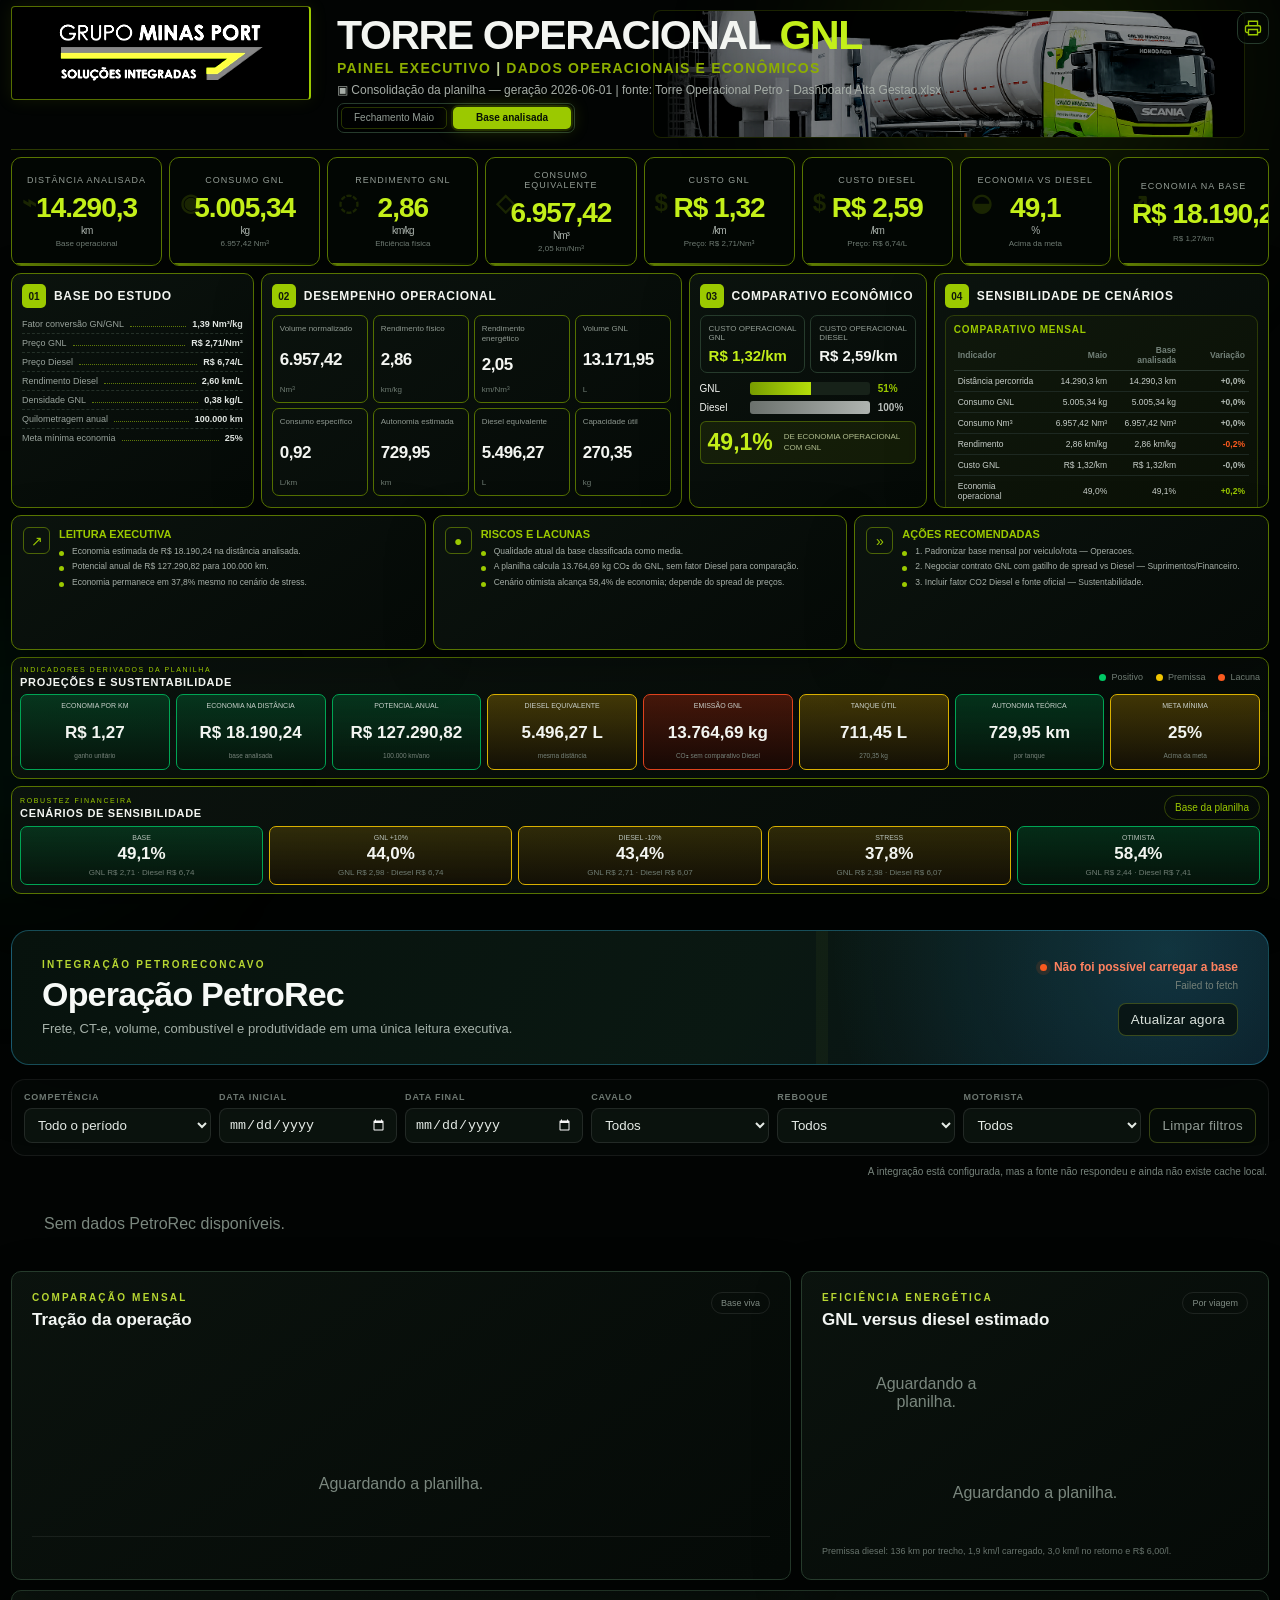
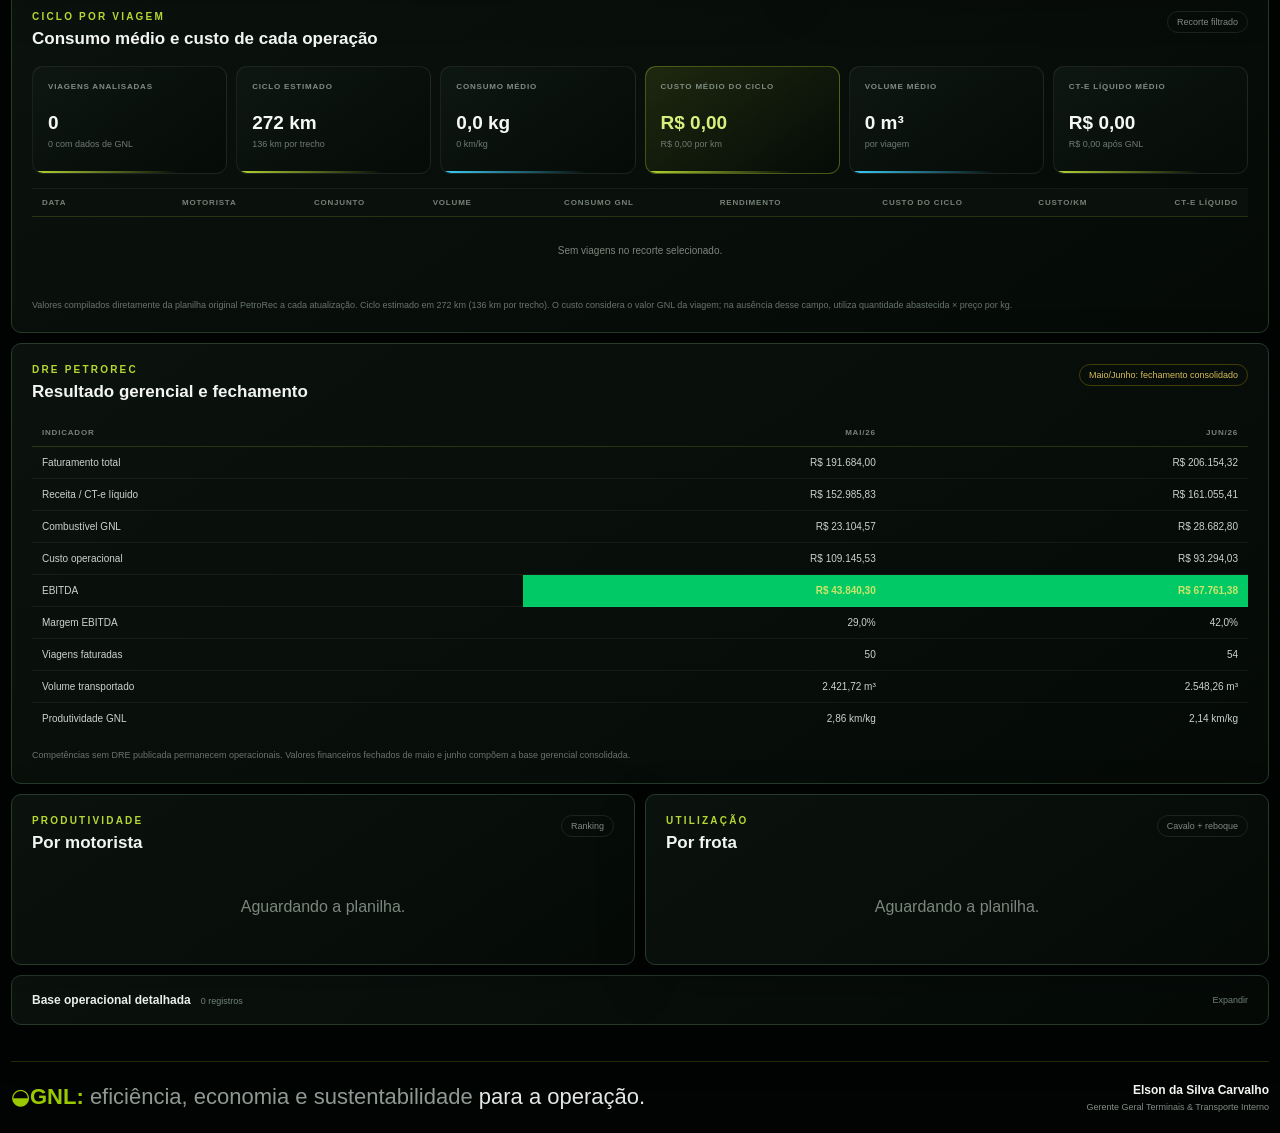
==== index.html @ 14f39bcd "Corrigir arquivo duplicado e manter fonte original Preserva um único documento HTML e o card aliment" ====
﻿<!doctype html>
<html lang="pt-BR">
<head>
  <meta charset="utf-8">
  <meta name="viewport" content="width=device-width, initial-scale=1">
  <meta name="theme-color" content="#07100b">
  <meta name="description" content="Painel executivo do Projeto Piloto GNL — indicadores operacionais, econômicos e de ciclo.">
  <title>Projeto Piloto GNL | Painel Executivo</title>
  <link rel="stylesheet" href="styles.css?v=41">
  <link rel="stylesheet" href="petrorec.css?v=1">
  <style>
    .brand{
      position:relative!important;
      background:#020403!important;
      border:1px solid rgba(155,201,0,.55)!important;
      overflow:hidden!important;
    }
    .brand::before{
      content:""!important;
      position:absolute!important;
      inset:12px 16px!important;
      background:url("logo-minas-port-oficial.jpg") center center / contain no-repeat!important;
      z-index:10!important;
      display:block!important;
    }
    .brand>*{
      visibility:hidden!important;
    }
    @media (min-width:1251px){
      .hero{
        min-height:145px!important;
      }
      .hero-copy{
        padding:14px 0 14px 250px!important;
        width:calc(62% - 250px)!important;
        max-width:none!important;
      }
      .hero h1{
        white-space:nowrap!important;
        font-size:38px!important;
        line-height:1!important;
      }
      .hero-subtitle{
        white-space:nowrap!important;
      }
      .period-range{
        white-space:nowrap!important;
      }
      .hero-art{
        left:63%!important;
        right:18px!important;
        top:10px!important;
        bottom:auto!important;
        width:auto!important;
        height:125px!important;
        opacity:.95!important;
        background:#020403!important;
        border:1px solid rgba(155,201,0,.18)!important;
        border-radius:8px!important;
        overflow:hidden!important;
      }
      .hero-art .truck-photo{
        position:absolute!important;
        inset:0!important;
        width:100%!important;
        height:100%!important;
        object-fit:cover!important;
        object-position:center 55%!important;
        transform:none!important;
        opacity:.78!important;
        filter:brightness(.62) contrast(1.22) saturate(1.05)!important;
        mask-image:linear-gradient(90deg,transparent 0%,rgba(0,0,0,.65) 10%,#000 24%,#000 100%)!important;
        -webkit-mask-image:linear-gradient(90deg,transparent 0%,rgba(0,0,0,.65) 10%,#000 24%,#000 100%)!important;
      }
    }
  </style>
  <link rel="stylesheet" href="logo-fix.css?v=5">
  <style id="logo-oficial-fix-final">
    /* Logo oficial — correção final embutida no index para evitar falha por cache ou arquivo CSS não enviado */
    .brand.brand-text{
      background:#000!important;
      border:1px solid rgba(155,201,0,.55)!important;
      border-right:2px solid var(--lime)!important;
      box-shadow:0 0 22px rgba(155,201,0,.10)!important;
      display:flex!important;
      align-items:center!important;
      justify-content:center!important;
      overflow:hidden!important;
      padding:8px 12px!important;
    }
    .brand.brand-text::before,
    .brand.brand-text::after{
      content:none!important;
      display:none!important;
      background:none!important;
    }
    .brand.brand-text > :not(.official-logo){
      display:none!important;
      visibility:hidden!important;
      opacity:0!important;
    }
    .brand.brand-text .official-logo,
    .brand.brand-text img.official-logo{
      display:block!important;
      visibility:visible!important;
      opacity:1!important;
      width:100%!important;
      height:100%!important;
      max-width:100%!important;
      max-height:100%!important;
      object-fit:contain!important;
      object-position:center!important;
      filter:none!important;
      mix-blend-mode:normal!important;
    }
    @media(min-width:1251px){
      .brand.brand-text{
        width:300px!important;
        height:94px!important;
      }
      .hero-copy{
        padding-left:326px!important;
        width:calc(62% - 326px)!important;
      }
    }
    @media(max-width:820px){
      .brand.brand-text{
        width:190px!important;
        height:72px!important;
      }
      .brand.brand-text .official-logo{
        max-width:178px!important;
        max-height:62px!important;
      }
    }
  </style>
  <style id="topo-final-estavel-31-07-v2">
    /* TOPO FINAL ESTAVEL - corrige logo, caminhão, título e botões de mês */
    @media (min-width:1251px){
      .topbar.shell{
        height:106px!important;
        pointer-events:none!important;
      }
      .topbar .brand.brand-text{
        width:300px!important;
        height:94px!important;
        padding:8px 12px!important;
        background:#000!important;
        border:1px solid rgba(155,201,0,.55)!important;
        border-right:2px solid var(--lime)!important;
        border-radius:4px!important;
        overflow:hidden!important;
        display:flex!important;
        align-items:center!important;
        justify-content:center!important;
        pointer-events:auto!important;
      }
      .topbar .brand.brand-text::before,
      .topbar .brand.brand-text::after{
        content:none!important;
        display:none!important;
        background:none!important;
      }
      .topbar .brand.brand-text > :not(.official-logo){
        display:none!important;
        visibility:hidden!important;
        opacity:0!important;
      }
      .topbar .brand.brand-text img.official-logo{
        display:block!important;
        visibility:visible!important;
        opacity:1!important;
        width:100%!important;
        height:100%!important;
        max-width:100%!important;
        max-height:100%!important;
        object-fit:contain!important;
        object-position:center!important;
        filter:brightness(1.75) contrast(1.18) saturate(1.08)!important;
        mix-blend-mode:normal!important;
      }
      .hero{
        min-height:150px!important;
        display:flex!important;
        align-items:center!important;
        overflow:hidden!important;
      }
      .hero-copy{
        width:50%!important;
        max-width:760px!important;
        padding:12px 0 12px 326px!important;
        align-self:stretch!important;
        display:flex!important;
        flex-direction:column!important;
        justify-content:center!important;
        z-index:3!important;
      }
      .hero h1{
        font-size:41px!important;
        line-height:.95!important;
        letter-spacing:-1.4px!important;
        white-space:nowrap!important;
        margin:0!important;
      }
      .hero-subtitle{
        font-size:14px!important;
        letter-spacing:1.2px!important;
        margin:5px 0 0!important;
        white-space:nowrap!important;
      }
      .period-range{
        font-size:12px!important;
        margin:7px 0 0!important;
        white-space:nowrap!important;
      }
      .period-control{
        position:static!important;
        margin-top:6px!important;
        gap:7px!important;
        align-items:flex-start!important;
        width:auto!important;
        max-width:none!important;
      }
      .period-control>span{display:none!important;}
      .period-buttons{
        display:inline-flex!important;
        flex-wrap:nowrap!important;
        gap:6px!important;
        width:auto!important;
        max-width:none!important;
        padding:3px!important;
        border-radius:7px!important;
        background:rgba(0,0,0,.55)!important;
      }
      .period-buttons button{
        min-width:auto!important;
        padding:5px 12px!important;
        font-size:10px!important;
        line-height:1!important;
        border-radius:5px!important;
        white-space:nowrap!important;
      }
      .hero-art{
        left:51%!important;
        right:24px!important;
        top:10px!important;
        bottom:auto!important;
        width:auto!important;
        height:128px!important;
        opacity:.92!important;
        overflow:hidden!important;
        background:#020403!important;
        border:1px solid rgba(155,201,0,.18)!important;
        border-radius:8px!important;
      }
      .hero-art .plant{display:none!important;}
      .hero-art .truck-photo{
        position:absolute!important;
        inset:0!important;
        width:100%!important;
        height:100%!important;
        object-fit:cover!important;
        object-position:center 52%!important;
        transform:none!important;
        opacity:.82!important;
        filter:brightness(.70) contrast(1.18) saturate(1.08)!important;
        mask-image:linear-gradient(90deg,transparent 0%,rgba(0,0,0,.70) 8%,#000 22%,#000 100%)!important;
        -webkit-mask-image:linear-gradient(90deg,transparent 0%,rgba(0,0,0,.70) 8%,#000 22%,#000 100%)!important;
      }
    }
  </style>
</head>
<body>
  <div class="ambient ambient-a"></div>
  <div class="ambient ambient-b"></div>

  <header class="topbar shell">
    <a class="brand brand-text" href="#" aria-label="Grupo Minas Port — Soluções Integradas">
      <img class="official-logo" src="logo-minas-port-oficial.jpg" alt="Grupo Minas Port — Soluções Integradas">
      <span class="brand-title">GRUPO <strong>MINAS PORT</strong></span>
      <span class="brand-line"></span>
      <span class="brand-subtitle">SOLUÇÕES INTEGRADAS</span>
      <span class="brand-arrow"></span>
    </a>
    <div class="topbar-actions">
      <span class="live-dot"><i></i> Dados consolidados</span>
      <button class="icon-button" id="printButton" type="button" title="Imprimir painel" aria-label="Imprimir painel">
        <svg viewBox="0 0 24 24" aria-hidden="true"><path d="M6 9V3h12v6M6 18H4a2 2 0 0 1-2-2v-5a2 2 0 0 1 2-2h16a2 2 0 0 1 2 2v5a2 2 0 0 1-2 2h-2M6 14h12v7H6z"/></svg>
      </button>
    </div>
  </header>

  <main class="shell">
    <section class="hero">
      <div class="hero-copy">
        <p class="eyebrow">PAINEL EXECUTIVO</p>
        <h1>TORRE OPERACIONAL <span>GNL</span></h1>
        <p class="hero-subtitle">Painel executivo <span>|</span> Dados operacionais e econômicos</p>
        <p class="period-range" id="periodRange"></p>
        <div class="period-control" aria-label="Selecionar período">
          <span>Fonte</span>
          <div class="period-buttons" id="periodButtons"></div>
        </div>
      </div>
      <div class="hero-art" aria-hidden="true">
        <img class="truck-photo" src="terminal-gnl-dashboard.png" alt="">
        <svg class="plant" viewBox="0 0 720 210" preserveAspectRatio="xMidYMax meet">
          <defs>
            <linearGradient id="skyGlow" x1="0" y1="0" x2="1" y2="1"><stop stop-color="#b4f000" stop-opacity=".4"/><stop offset="1" stop-color="#00dd70" stop-opacity="0"/></linearGradient>
            <linearGradient id="truckGreen" x1="0" y1="0" x2="0" y2="1"><stop stop-color="#9bc900"/><stop offset="1" stop-color="#0f8f3b"/></linearGradient>
          </defs>
          <path class="horizon" d="M0 171H720"/>
          <g class="factory">
            <path d="M5 171v-40h22v40m8 0V99h15v72m13 0v-51h27v51m9 0V65h12v106m14 0v-88h15v88m13 0v-49h34v49m12 0V92h13v79m16 0v-57h27v57"/>
            <path class="thin" d="M13 130V91m8 39V78m83-14V34m6 30V20m22 62V48m8 34V37m62 54V53m7 38V69M0 147h243M41 108h168M72 132h145"/>
            <circle cx="110" cy="17" r="5"/><circle cx="139" cy="34" r="4"/><circle cx="209" cy="66" r="4"/>
          </g>
          <g class="truck" transform="translate(245 67)">
            <path class="tank" d="M207 21h174c37 0 54 27 54 54s-17 54-54 54H207c-28 0-43-24-43-54s15-54 43-54Z"/>
            <ellipse class="tank-end" cx="210" cy="75" rx="45" ry="54"/>
            <path class="tank-line" d="M257 22v106m62-106v106m62-106v106"/>
            <path class="cab" d="M5 20h119l39 48v74H0V50Z"/>
            <path class="cab-green" d="M3 83h157v59H0V101Z"/>
            <path class="window" d="M25 34h79l28 35H19Z"/>
            <path class="window-cut" d="M80 34v35"/>
            <path class="chassis" d="M21 137h405v13H21Z"/>
            <g class="wheels"><circle cx="46" cy="147" r="23"/><circle cx="132" cy="147" r="23"/><circle cx="350" cy="147" r="23"/><circle cx="408" cy="147" r="23"/></g>
            <g class="hubs"><circle cx="46" cy="147" r="9"/><circle cx="132" cy="147" r="9"/><circle cx="350" cy="147" r="9"/><circle cx="408" cy="147" r="9"/></g>
            <text x="37" y="113">GNL</text>
          </g>
          <path class="glow-road" d="M180 202C335 151 542 157 715 191"/>
        </svg>
      </div>
    </section>

    <section class="kpi-grid" id="kpiGrid" aria-label="Principais indicadores"></section>

    <section class="dashboard-grid">
      <article class="panel base-panel">
        <div class="panel-heading"><span class="panel-number">01</span><div><p>Premissas</p><h2>Base do estudo</h2></div></div>
        <dl class="study-list" id="studyList"></dl>
      </article>

      <article class="panel performance-panel">
        <div class="panel-heading"><span class="panel-number">02</span><div><p>Eficiência</p><h2>Desempenho operacional</h2></div></div>
        <div class="mini-grid" id="performanceGrid"></div>
      </article>

      <article class="panel economy-panel">
        <div class="panel-heading"><span class="panel-number">03</span><div><p>Resultado</p><h2>Comparativo econômico</h2></div></div>
        <div class="cost-cards" id="costCards"></div>
        <div class="bar-comparison">
          <div class="bar-row"><span>GNL</span><div class="bar-track"><i style="width:51%"></i></div><strong>51%</strong></div>
          <div class="bar-row diesel"><span>Diesel</span><div class="bar-track"><i style="width:100%"></i></div><strong>100%</strong></div>
        </div>
        <div class="saving"><strong id="savingValue">49%</strong><span>de economia operacional com GNL</span></div>
      </article>

      <article class="panel compare-panel">
        <div class="panel-heading"><span class="panel-number">04</span><div><p>Risco</p><h2>Sensibilidade de cenários</h2></div></div>
        <div class="month-compare">
          <h3>Comparativo mensal</h3>
          <table>
            <thead><tr id="monthComparisonHead"></tr></thead>
            <tbody id="monthComparisonBody"></tbody>
          </table>
        </div>
        <div class="table-wrap">
          <table>
            <thead><tr><th>Cenário</th><th id="prevMonthLabel">Preço GNL</th><th id="currentMonthLabel">Preço Diesel</th><th>Economia</th></tr></thead>
            <tbody id="comparisonBody"></tbody>
          </table>
        </div>
      </article>
    </section>

    <section class="insight-grid">
      <article class="panel insight"><div class="insight-icon">↗</div><div><h2>Leitura executiva</h2><ul id="advanceList"></ul></div></article>
      <article class="panel insight"><div class="insight-icon">●</div><div><h2>Riscos e lacunas</h2><ul id="statusList"></ul></div></article>
      <article class="panel insight"><div class="insight-icon">»</div><div><h2>Ações recomendadas</h2><ul id="nextList"></ul></div></article>
    </section>

    <section class="panel time-section">
      <div class="section-title"><div><p>Indicadores derivados da planilha</p><h2>Projeções e sustentabilidade</h2></div><span class="legend"><i class="good"></i>Positivo <i class="warn"></i>Premissa <i class="bad"></i>Lacuna</span></div>
      <div class="time-grid" id="timeGrid"></div>
    </section>

    <section class="panel stop-section">
      <div class="section-title"><div><p>Robustez financeira</p><h2>Cenários de sensibilidade</h2></div><span class="trip-count">Base da planilha</span></div>
      <div class="stop-grid" id="stopGrid"></div>
    </section>

    <section class="pr-module" id="petrorec" aria-labelledby="prTitle">
      <header class="pr-header">
        <div class="pr-heading-copy">
          <p class="pr-eyebrow">INTEGRAÇÃO PETRORECONCAVO</p>
          <h2 id="prTitle">Operação PetroRec</h2>
          <p>Frete, CT-e, volume, combustível e produtividade em uma única leitura executiva.</p>
        </div>
        <div class="pr-source-box">
          <span class="pr-status" id="prStatus" data-state="loading">Conectando à planilha…</span>
          <small id="prUpdatedAt">Aguardando primeira carga</small>
          <div class="pr-source-actions">
            <button type="button" id="prRefresh">Atualizar agora</button>
          </div>
        </div>
      </header>

      <div class="pr-filterbar" aria-label="Filtros PetroRec">
        <label><span>Competência</span><select id="prMonth"><option value="">Todo o período</option></select></label>
        <label><span>Data inicial</span><input type="date" id="prDateStart"></label>
        <label><span>Data final</span><input type="date" id="prDateEnd"></label>
        <label><span>Cavalo</span><select id="prTruck"><option value="">Todos</option></select></label>
        <label><span>Reboque</span><select id="prTrailer"><option value="">Todos</option></select></label>
        <label><span>Motorista</span><select id="prDriver"><option value="">Todos</option></select></label>
        <button class="pr-clear" type="button" id="prClearFilters">Limpar filtros</button>
      </div>

      <div class="pr-context" id="prContext">Carregando base operacional…</div>
      <div class="pr-kpi-grid" id="prKpis" aria-label="Indicadores PetroRec"></div>

      <div class="pr-grid pr-grid-main">
        <article class="panel pr-panel">
          <div class="pr-panel-title"><div><p>COMPARAÇÃO MENSAL</p><h3>Tração da operação</h3></div><span>Base viva</span></div>
          <div class="pr-month-chart" id="prMonthChart"></div>
          <div class="pr-table-wrap pr-compact-table"><table><thead id="prMonthHead"></thead><tbody id="prMonthBody"></tbody></table></div>
        </article>

        <article class="panel pr-panel">
          <div class="pr-panel-title"><div><p>EFICIÊNCIA ENERGÉTICA</p><h3>GNL versus diesel estimado</h3></div><span>Por viagem</span></div>
          <div class="pr-fuel-cards" id="prFuelCards"></div>
          <div class="pr-fuel-bars" id="prFuelBars"></div>
          <p class="pr-assumption">Premissa diesel: 136 km por trecho, 1,9 km/l carregado, 3,0 km/l no retorno e R$ 6,00/l.</p>
        </article>
      </div>

      <article class="panel pr-panel pr-trip-panel">
        <div class="pr-panel-title">
          <div><p>CICLO POR VIAGEM</p><h3>Consumo médio e custo de cada operação</h3></div>
          <span>Recorte filtrado</span>
        </div>
        <div class="pr-trip-overview" id="prTripSummary" aria-label="Resumo do ciclo por viagem"></div>
        <div class="pr-table-wrap pr-trip-table">
          <table>
            <thead>
              <tr><th>Data</th><th>Motorista</th><th>Conjunto</th><th>Volume</th><th>Consumo GNL</th><th>Rendimento</th><th>Custo do ciclo</th><th>Custo/km</th><th>CT-e líquido</th></tr>
            </thead>
            <tbody id="prTripBody"></tbody>
          </table>
        </div>
        <p class="pr-data-note">Valores compilados diretamente da planilha original PetroRec a cada atualização. Ciclo estimado em 272 km (136 km por trecho). O custo considera o valor GNL da viagem; na ausência desse campo, utiliza quantidade abastecida × preço por kg.</p>
      </article>

      <article class="panel pr-panel pr-dre-panel">
        <div class="pr-panel-title"><div><p>DRE PETROREC</p><h3>Resultado gerencial e fechamento</h3></div><span class="pr-manual-badge">Maio/Junho: fechamento consolidado</span></div>
        <div class="pr-table-wrap"><table><thead id="prDreHead"></thead><tbody id="prDreBody"></tbody></table></div>
        <p class="pr-data-note">Competências sem DRE publicada permanecem operacionais. Valores financeiros fechados de maio e junho compõem a base gerencial consolidada.</p>
      </article>

      <div class="pr-grid pr-grid-ranking">
        <article class="panel pr-panel">
          <div class="pr-panel-title"><div><p>PRODUTIVIDADE</p><h3>Por motorista</h3></div><span>Ranking</span></div>
          <div class="pr-ranking" id="prDriverRanking"></div>
        </article>
        <article class="panel pr-panel">
          <div class="pr-panel-title"><div><p>UTILIZAÇÃO</p><h3>Por frota</h3></div><span>Cavalo + reboque</span></div>
          <div class="pr-ranking" id="prFleetRanking"></div>
        </article>
      </div>

      <details class="panel pr-panel pr-details">
        <summary><span><b>Base operacional detalhada</b><small id="prDetailCount">0 registros</small></span><em>Expandir</em></summary>
        <div class="pr-table-wrap"><table><thead><tr><th>Data</th><th>Motorista</th><th>Cavalo</th><th>Reboque</th><th>CT-e líq.</th><th>Frete</th><th>Volume m³</th><th>GNL kg</th><th>Custo GNL</th><th>R$/km</th></tr></thead><tbody id="prDetailBody"></tbody></table></div>
      </details>
    </section>

  </main>

  <footer class="shell footer">
    <div class="footer-claim"><span class="leaf">◒</span><strong>GNL:</strong> eficiência, economia e sustentabilidade <em>para a operação.</em></div>
    <div class="signature"><strong>Elson da Silva Carvalho</strong><span>Gerente Geral Terminais &amp; Transporte Interno</span></div>
  </footer>

  <div class="toast" id="toast" role="status" aria-live="polite"></div>
  <script src="dados.js?v=6"></script>
  <script src="script.js?v=34"></script>
  <script src="petrorec.js?v=4"></script>
</body>
</html>
---- styles.css ----
:root {
  --bg:#050806; --panel:#09100c; --panel-2:#0d1711; --line:#263b2c;
  --lime:#9bc900; --lime-bright:#c3ef19; --green:#00c965; --text:#f3f5f1;
  --muted:#96a099; --amber:#f1c500; --orange:#fa5a1f; --red:#d62f16;
  --radius:16px; --shadow:0 16px 48px rgba(0,0,0,.28);
}

/* Cenários extraídos da planilha */
.stop-grid{grid-template-columns:repeat(5,1fr)}
.stop-card em{display:block;margin-top:4px;color:#6f7c73;font-size:8px;font-style:normal}
.stop-card.scenario-warn{border-color:#d9b000;background:linear-gradient(180deg,rgba(201,153,0,.2),rgba(20,16,5,.9))}
.stop-card.scenario-bad{border-color:#df421d;background:linear-gradient(180deg,rgba(179,40,11,.26),rgba(25,8,4,.9))}
@media(max-width:820px){.stop-grid{grid-template-columns:repeat(2,1fr)}}
@media(max-width:520px){.stop-grid{grid-template-columns:1fr}}

/* LOGO MINAS PORT — ÚLTIMA PRIORIDADE
   Esta regra fica no fim do arquivo para sobrepor todos os ajustes antigos. */
.topbar .brand.brand-text{
  width:300px!important;
  height:94px!important;
  padding:8px 12px!important;
  background:#000!important;
  border:1px solid rgba(155,201,0,.55)!important;
  border-right:2px solid var(--lime)!important;
  border-radius:4px!important;
  box-shadow:0 0 18px rgba(155,201,0,.10)!important;
  overflow:hidden!important;
  display:flex!important;
  align-items:center!important;
  justify-content:center!important;
  pointer-events:auto!important;
}
.topbar .brand.brand-text::before,
.topbar .brand.brand-text::after{content:none!important;display:none!important;background:none!important}
.topbar .brand.brand-text > :not(.official-logo){display:none!important;visibility:hidden!important;opacity:0!important}
.topbar .brand.brand-text img.official-logo{
  content:url("logo-minas-port-oficial.jpg");
  display:block!important;
  visibility:visible!important;
  opacity:1!important;
  width:100%!important;
  height:100%!important;
  max-width:100%!important;
  max-height:100%!important;
  object-fit:contain!important;
  object-position:center!important;
  filter:none!important;
  mix-blend-mode:normal!important;
}
@media(min-width:1251px){
  .hero-copy{padding-left:326px!important;width:calc(62% - 326px)!important}
}
@media(max-width:820px){
  .topbar .brand.brand-text{width:210px!important;height:72px!important;padding:6px 8px!important}
}

/* LOGO MINAS PORT — AJUSTE DEFINITIVO 31/07
   Mantém o logo oficial em alta leitura e neutraliza regras antigas duplicadas. */
.topbar .brand.brand-text{
  width:300px!important;
  height:94px!important;
  padding:8px 12px!important;
  background:#000!important;
  border:1px solid rgba(155,201,0,.55)!important;
  border-right:2px solid var(--lime)!important;
  border-radius:4px!important;
  box-shadow:0 0 18px rgba(155,201,0,.10)!important;
  overflow:hidden!important;
  display:flex!important;
  align-items:center!important;
  justify-content:center!important;
  pointer-events:auto!important;
}
.topbar .brand.brand-text::before,
.topbar .brand.brand-text::after{
  content:none!important;
  display:none!important;
  background:none!important;
}
.topbar .brand.brand-text > :not(.official-logo){
  display:none!important;
  visibility:hidden!important;
  opacity:0!important;
}
.topbar .brand.brand-text img.official-logo{
  content:url("logo-minas-port-oficial.jpg");
  display:block!important;
  visibility:visible!important;
  opacity:1!important;
  width:100%!important;
  height:100%!important;
  max-width:100%!important;
  max-height:100%!important;
  object-fit:contain!important;
  object-position:center!important;
  filter:none!important;
  mix-blend-mode:normal!important;
}
@media(min-width:1251px){
  .hero-copy{
    padding-left:326px!important;
    width:calc(62% - 326px)!important;
  }
}
@media(max-width:820px){
  .topbar .brand.brand-text{
    width:210px!important;
    height:72px!important;
    padding:6px 8px!important;
  }
}

/* LOGO OFICIAL — REGRA FINAL ABSOLUTA */
.brand.brand-text{
  background:#020403!important;
  border:1px solid rgba(155,201,0,.55)!important;
  box-shadow:0 0 22px rgba(155,201,0,.10)!important;
  display:flex!important;
  align-items:center!important;
  justify-content:center!important;
  overflow:hidden!important;
  padding:10px 14px!important;
}
.brand.brand-text::before,
.brand.brand-text::after{
  content:none!important;
  display:none!important;
  background:none!important;
}
.brand.brand-text > :not(.official-logo){
  display:none!important;
  visibility:hidden!important;
  opacity:0!important;
}
.brand.brand-text .official-logo,
.brand.brand-text img.official-logo{
  display:block!important;
  visibility:visible!important;
  opacity:1!important;
  width:100%!important;
  height:100%!important;
  max-width:220px!important;
  max-height:78px!important;
  object-fit:contain!important;
  object-position:center!important;
  filter:brightness(1.55) contrast(1.18) drop-shadow(0 0 6px rgba(180,240,0,.12))!important;
}
@media(min-width:1251px){
  .brand.brand-text{
    width:228px!important;
    height:90px!important;
  }
}
@media(max-width:820px){
  .brand.brand-text{
    width:190px!important;
    height:72px!important;
  }
  .brand.brand-text .official-logo{
    max-width:178px!important;
    max-height:62px!important;
  }
}

/* LOGO OFICIAL — REGRA FINAL ABSOLUTA */
.brand.brand-text{
  background:#020403!important;
  border:1px solid rgba(155,201,0,.55)!important;
  box-shadow:0 0 22px rgba(155,201,0,.10)!important;
  display:flex!important;
  align-items:center!important;
  justify-content:center!important;
  overflow:hidden!important;
  padding:10px 14px!important;
}
.brand.brand-text::before,
.brand.brand-text::after{
  content:none!important;
  display:none!important;
  background:none!important;
}
.brand.brand-text > :not(.official-logo){
  display:none!important;
  visibility:hidden!important;
  opacity:0!important;
}
.brand.brand-text .official-logo,
.brand.brand-text img.official-logo{
  display:block!important;
  visibility:visible!important;
  opacity:1!important;
  width:100%!important;
  height:100%!important;
  max-width:220px!important;
  max-height:78px!important;
  object-fit:contain!important;
  object-position:center!important;
  filter:brightness(1.55) contrast(1.18) drop-shadow(0 0 6px rgba(180,240,0,.12))!important;
}
@media(min-width:1251px){
  .brand.brand-text{
    width:228px!important;
    height:90px!important;
  }
}
@media(max-width:820px){
  .brand.brand-text{
    width:190px!important;
    height:72px!important;
  }
  .brand.brand-text .official-logo{
    max-width:178px!important;
    max-height:62px!important;
  }
}

/* Ajuste definitivo 2026-07-31: caminhão ampliado na faixa superior marcada */
@media (min-width:1251px){
  .hero{
    min-height:190px!important;
  }
  .hero-copy{
    padding:14px 0 14px 250px!important;
    max-width:720px!important;
  }
  .hero-art{
    left:46%!important;
    right:18px!important;
    top:8px!important;
    bottom:auto!important;
    width:auto!important;
    height:178px!important;
    opacity:.95!important;
    background:#020403!important;
    border:1px solid rgba(155,201,0,.18)!important;
    border-radius:8px!important;
    overflow:hidden!important;
  }
  .hero-art .truck-photo{
    position:absolute!important;
    inset:0!important;
    width:100%!important;
    height:100%!important;
    object-fit:cover!important;
    object-position:center 56%!important;
    transform:none!important;
    opacity:.78!important;
    filter:brightness(.62) contrast(1.22) saturate(1.05)!important;
    mask-image:linear-gradient(90deg,transparent 0%,rgba(0,0,0,.65) 10%,#000 24%,#000 100%)!important;
    -webkit-mask-image:linear-gradient(90deg,transparent 0%,rgba(0,0,0,.65) 10%,#000 24%,#000 100%)!important;
  }
}

/* Ajuste definitivo 2026-07-31: caminhão ampliado na faixa superior marcada */
@media (min-width:1251px){
  .hero{
    min-height:190px!important;
  }
  .hero-copy{
    padding:14px 0 14px 250px!important;
    max-width:720px!important;
  }
  .hero-art{
    left:46%!important;
    right:18px!important;
    top:8px!important;
    bottom:auto!important;
    width:auto!important;
    height:178px!important;
    opacity:.95!important;
    background:#020403!important;
    border:1px solid rgba(155,201,0,.18)!important;
    border-radius:8px!important;
    overflow:hidden!important;
  }
  .hero-art .truck-photo{
    position:absolute!important;
    inset:0!important;
    width:100%!important;
    height:100%!important;
    object-fit:cover!important;
    object-position:center 56%!important;
    transform:none!important;
    opacity:.78!important;
    filter:brightness(.62) contrast(1.22) saturate(1.05)!important;
    mask-image:linear-gradient(90deg,transparent 0%,rgba(0,0,0,.65) 10%,#000 24%,#000 100%)!important;
    -webkit-mask-image:linear-gradient(90deg,transparent 0%,rgba(0,0,0,.65) 10%,#000 24%,#000 100%)!important;
  }
}

/* Correções finais: logo em HTML/CSS, botão sem sobreposição e comparativo mensal */
.brand.brand-text{position:relative;gap:5px;justify-content:center;padding:12px 14px 12px 14px;background:#020403;border:1px solid rgba(155,201,0,.42);overflow:hidden}
.brand-title{font-size:16px;letter-spacing:1.2px;color:#d9dedb;white-space:nowrap}
.brand-title strong{color:#fff;font-weight:900}
.brand-line{width:178px;height:4px;background:linear-gradient(90deg,#dfe5df 0 62%,var(--lime) 62% 100%);box-shadow:0 0 8px rgba(155,201,0,.25)}
.brand-subtitle{font-size:8px;letter-spacing:1.4px;color:#d6ddd8;white-space:nowrap}
.brand-arrow{position:absolute;right:13px;bottom:20px;width:58px;height:17px;background:var(--lime);clip-path:polygon(0 35%,72% 35%,72% 0,100% 50%,72% 100%,72% 65%,0 65%)}
.brand.brand-text:after{display:none}
.brand-signature{display:none!important}
.month-compare{margin-bottom:10px;border:1px solid rgba(155,201,0,.22);border-radius:9px;padding:8px;background:rgba(155,201,0,.035)}
.month-compare h3{margin:0 0 5px;color:var(--lime);font-size:10px;text-transform:uppercase;letter-spacing:.8px}
.month-compare table{font-size:8.5px;min-width:0;width:100%;table-layout:fixed}
.month-compare th,.month-compare td{padding:5px 4px}
.month-compare th:first-child,.month-compare td:first-child{width:30%}

/* Ajuste 2026-07-31: imagem superior em formato banner, preenchendo a área marcada */
@media (min-width:1251px){
  .hero{min-height:190px!important}
  .hero-copy{padding:14px 0 14px 250px!important;max-width:720px!important}
  .hero-art{
    left:46%!important;
    right:18px!important;
    top:8px!important;
    bottom:auto!important;
    width:auto!important;
    height:178px!important;
    background:#020403!important;
    border:1px solid rgba(155,201,0,.16)!important;
    border-radius:8px!important;
    overflow:hidden!important;
  }
  .hero-art .truck-photo{
    inset:0!important;
    width:100%!important;
    height:100%!important;
    object-fit:cover!important;
    object-position:center 56%!important;
    transform:none!important;
    opacity:.78!important;
    filter:brightness(.62) contrast(1.22) saturate(1.05)!important;
    mask-image:linear-gradient(90deg,transparent 0%,rgba(0,0,0,.65) 10%,#000 24%,#000 100%)!important;
    -webkit-mask-image:linear-gradient(90deg,transparent 0%,rgba(0,0,0,.65) 10%,#000 24%,#000 100%)!important;
  }
}

/* Imagens oficiais fornecidas para o cabeçalho */
.brand:after{display:none}
.brand-mark{width:176px;height:27px;object-fit:cover;object-position:center 61%;margin-top:6px;background:#fff;border-radius:1px}
.hero-art .plant{display:none}
.truck-photo{position:absolute;right:0;bottom:0;width:100%;height:100%;object-fit:cover;object-position:center 30%;filter:saturate(1.02) contrast(1.08) brightness(.88);mask-image:linear-gradient(90deg,transparent 0%,rgba(0,0,0,.75) 20%,#000 35%,#000 100%);-webkit-mask-image:linear-gradient(90deg,transparent 0%,rgba(0,0,0,.75) 20%,#000 35%,#000 100%)}
@media(max-width:820px){.brand-mark{width:150px;height:24px}.truck-photo{object-position:center 30%}}
.brand-signature{display:block;width:210px;height:auto;max-height:84px;object-fit:contain;filter:brightness(1.25) contrast(1.05) drop-shadow(0 0 8px rgba(155,201,0,.08))}
@media(min-width:1251px){.hero-art{right:12px;width:min(56%,940px)}.brand{padding-right:18px}.brand-signature{width:205px}}
@media(max-width:820px){.brand-signature{width:170px;max-height:65px}}

/* Ajuste solicitado: logo legível e fotografia 100% visível */
.brand{background:#fff;padding:5px 9px;border-radius:3px}
.brand-signature{width:205px;max-height:76px;filter:none}
.hero-art{height:100%}
.truck-photo{inset:0;width:100%;height:100%;object-fit:contain;object-position:center;filter:none;mask-image:none;-webkit-mask-image:none}
@media(min-width:1251px){.brand{width:228px;height:88px;padding:8px 10px}.hero-art{right:22px;width:190px;height:112px}.brand-signature{width:205px;max-height:72px}}
@media(max-width:820px){.brand{padding:4px 7px}.brand-signature{width:160px;max-height:58px}.hero-art{right:0;width:42%;height:100%}}

/* Composição final baseada no mockup de referência */
.brand{background:#000;border:1px solid rgba(155,201,0,.3);box-shadow:0 0 22px rgba(155,201,0,.08)}
.brand-signature{filter:brightness(1.9) contrast(1.15) drop-shadow(0 0 5px rgba(255,255,255,.12))}
.hero-art{background:#020403}
.truck-photo{width:100%;height:100%;object-fit:cover;object-position:center 48%;opacity:.78;filter:brightness(.52) contrast(1.28) saturate(1.2);mask-image:linear-gradient(90deg,transparent 0%,rgba(0,0,0,.55) 14%,#000 36%,#000 100%);-webkit-mask-image:linear-gradient(90deg,transparent 0%,rgba(0,0,0,.55) 14%,#000 36%,#000 100%)}
@media(min-width:1251px){.brand{width:228px;height:88px}.hero-art{right:0;width:min(60%,1000px);height:112px}}
@media(max-width:820px){.brand{background:#000}.hero-art{width:58%}.truck-photo{object-position:center 48%}}

/* Redução solicitada: caminhão a 50% do tamanho anterior */
.truck-photo{transform:scale(.5);transform-origin:right center}
*{box-sizing:border-box} html{scroll-behavior:smooth} body{margin:0;background:var(--bg);color:var(--text);font-family:"Segoe UI",Arial,sans-serif;min-width:320px;overflow-x:hidden}
body:before{content:"";position:fixed;inset:0;pointer-events:none;opacity:.18;background-image:linear-gradient(rgba(255,255,255,.025) 1px,transparent 1px),linear-gradient(90deg,rgba(255,255,255,.02) 1px,transparent 1px);background-size:40px 40px;mask-image:linear-gradient(to bottom,black,transparent 82%)}
.ambient{position:fixed;border-radius:50%;filter:blur(90px);pointer-events:none;z-index:-1}.ambient-a{width:380px;height:380px;background:rgba(114,173,0,.12);top:-120px;right:5%}.ambient-b{width:320px;height:320px;background:rgba(0,163,87,.07);bottom:0;left:-150px}
.shell{width:min(1640px,calc(100% - 36px));margin-inline:auto}.topbar{height:72px;display:flex;align-items:center;justify-content:space-between;border-bottom:1px solid rgba(155,201,0,.34)}
.brand{text-decoration:none;color:white;display:flex;flex-direction:column;line-height:1}.brand-name{font-size:18px;letter-spacing:1px}.brand-name strong{font-weight:800}.brand-sub{font-size:8px;color:#aeb8b0;letter-spacing:1.5px;margin-top:7px}.brand:after{content:"";width:126px;height:4px;margin-top:8px;background:linear-gradient(90deg,var(--lime),var(--lime) 70%,transparent 70%);clip-path:polygon(0 0,100% 0,92% 100%,0 100%)}
.topbar-actions{display:flex;align-items:center;gap:16px}.live-dot{font-size:12px;color:var(--muted);display:flex;gap:8px;align-items:center}.live-dot i{width:8px;height:8px;background:var(--green);border-radius:50%;box-shadow:0 0 0 5px rgba(0,201,101,.1)}
.icon-button{width:40px;height:40px;border:1px solid var(--line);background:var(--panel);border-radius:10px;display:grid;place-items:center;cursor:pointer;color:var(--lime);transition:.2s}.icon-button:hover{border-color:var(--lime);transform:translateY(-1px)}.icon-button svg{width:18px;fill:none;stroke:currentColor;stroke-width:1.8}
.hero{min-height:240px;position:relative;display:flex;align-items:center;border-bottom:1px solid rgba(155,201,0,.22);overflow:hidden}.hero-copy{position:relative;z-index:2;padding:38px 0}.eyebrow{color:var(--lime);font-size:12px;letter-spacing:3px;font-weight:700;margin:0 0 9px}.hero h1{font-size:clamp(36px,4vw,66px);letter-spacing:-2.6px;line-height:.95;margin:0;font-weight:800}.hero h1 span{color:var(--lime-bright)}.hero-subtitle{font-size:16px;text-transform:uppercase;letter-spacing:4px;color:#a8b0aa;margin:13px 0 25px}.period-control{display:flex;align-items:center;gap:14px;font-size:12px;color:var(--muted)}.period-buttons{display:flex;gap:5px;background:rgba(255,255,255,.035);padding:4px;border:1px solid var(--line);border-radius:10px}.period-buttons button{border:0;background:transparent;color:#929c95;padding:7px 13px;border-radius:7px;cursor:pointer;font-size:12px}.period-buttons button.active{color:#071006;background:var(--lime);font-weight:800}.hero-art{position:absolute;right:-20px;bottom:0;width:min(59%,850px);opacity:.9}.hero-art svg{display:block;width:100%;height:auto}.horizon,.glow-road{fill:none;stroke:#466b16}.factory{fill:#718d00;stroke:#9bc900;stroke-width:2;opacity:.67}.factory .thin{fill:none;stroke-width:1}.truck .tank{fill:#c9d0ca;stroke:#eef1ed;stroke-width:2}.tank-end{fill:#eef1ed;stroke:#fff}.tank-line{fill:none;stroke:#7e8981;stroke-width:4}.cab{fill:#e8ece9;stroke:#fff;stroke-width:2}.cab-green{fill:url(#truckGreen)}.window{fill:#18241d;stroke:#9ba79f}.window-cut{stroke:#d4dad6;stroke-width:3}.chassis{fill:#7f8d84}.wheels{fill:#080a09;stroke:#929a94;stroke-width:4}.hubs{fill:#9bc900}.truck text{fill:white;font-weight:800;font-size:24px}.glow-road{stroke:url(#skyGlow);stroke-width:5;fill:none}
.kpi-grid{display:grid;grid-template-columns:repeat(6,1fr);gap:10px;padding:16px 0}.kpi{position:relative;min-height:116px;background:linear-gradient(145deg,rgba(15,27,19,.98),rgba(7,12,9,.98));border:1px solid var(--line);border-radius:var(--radius);padding:16px;overflow:hidden;transition:.2s}.kpi:after{content:"";position:absolute;left:0;right:0;bottom:0;height:2px;background:linear-gradient(90deg,var(--lime),transparent);opacity:.65}.kpi:hover{transform:translateY(-2px);border-color:#496623}.kpi-label{font-size:10px;color:#939c95;text-transform:uppercase;letter-spacing:1px}.kpi-value{display:block;color:var(--lime-bright);font-size:clamp(22px,2.1vw,34px);font-weight:800;letter-spacing:-1px;margin-top:10px;white-space:nowrap}.kpi-unit{font-size:12px;color:#aab2ac;margin-left:4px;font-weight:500}.kpi-note{display:block;margin-top:7px;font-size:10px;color:#6f7b73}.kpi-icon{position:absolute;right:12px;top:12px;color:rgba(155,201,0,.16);font-size:32px}
.dashboard-grid{display:grid;grid-template-columns:1fr 1.75fr 1fr 1.45fr;gap:10px}.panel{background:linear-gradient(145deg,rgba(11,19,14,.98),rgba(5,10,7,.98));border:1px solid var(--line);border-radius:var(--radius);box-shadow:var(--shadow)}.dashboard-grid>.panel{min-height:338px;padding:17px}.panel-heading{display:flex;align-items:center;gap:11px;margin-bottom:17px}.panel-number{display:grid;place-items:center;width:31px;height:31px;border-radius:9px;background:var(--lime);color:#10180a;font-size:12px;font-weight:900}.panel-heading p,.section-title p{font-size:9px;color:var(--lime);letter-spacing:1.6px;text-transform:uppercase;margin:0 0 3px}.panel-heading h2,.section-title h2{font-size:15px;text-transform:uppercase;letter-spacing:.7px;margin:0;font-weight:700}
.study-list{margin:0}.study-list div{display:flex;align-items:baseline;gap:6px;padding:7px 0;border-bottom:1px dashed #243028}.study-list div:last-child{border:0}.study-list dt{font-size:11px;color:#99a39c;white-space:nowrap}.study-list .dots{flex:1;border-bottom:1px dotted #5f7909}.study-list dd{font-size:11px;margin:0;color:#e2e7e3;white-space:nowrap;font-weight:600}
.mini-grid{display:grid;grid-template-columns:repeat(4,1fr);gap:8px}.mini-card{border:1px solid #263b2c;border-radius:11px;padding:12px 10px;min-height:116px;display:flex;flex-direction:column;justify-content:space-between}.mini-card span{font-size:9px;color:#8f9991;line-height:1.25}.mini-card strong{font-size:20px;letter-spacing:-.5px;font-weight:700}.mini-card em{font-size:9px;color:#6e7b72;font-style:normal}
.cost-cards{display:grid;grid-template-columns:1fr 1fr;gap:8px}.cost-card{padding:12px;border:1px solid var(--line);border-radius:11px}.cost-card span{font-size:9px;color:#949e96;display:block}.cost-card strong{font-size:19px;display:block;margin-top:7px}.cost-card:first-child strong{color:var(--lime-bright)}.bar-comparison{margin:19px 0 15px}.bar-row{display:grid;grid-template-columns:42px 1fr 38px;gap:8px;align-items:center;margin:10px 0;font-size:10px}.bar-row strong{color:var(--lime)}.bar-track{height:13px;background:#172219;border-radius:3px;overflow:hidden}.bar-track i{display:block;height:100%;background:linear-gradient(90deg,#789d00,#b4de0a)}.bar-row.diesel i{background:linear-gradient(90deg,#6b716d,#afb4b0)}.bar-row.diesel strong{color:#b9bebb}.saving{display:flex;align-items:center;gap:11px;padding:13px;border-radius:11px;background:rgba(155,201,0,.09);border:1px solid rgba(155,201,0,.35)}.saving strong{font-size:30px;color:var(--lime-bright)}.saving span{font-size:10px;line-height:1.35;text-transform:uppercase;color:#b1bd8f}
.table-wrap{overflow:auto}table{border-collapse:collapse;width:100%;font-size:10px;min-width:390px}th{text-align:right;color:#728078;font-weight:600;padding:9px 6px;border-bottom:1px solid #2b382f}th:first-child,td:first-child{text-align:left}td{text-align:right;padding:10px 6px;border-bottom:1px solid #1d2821;color:#c7cec9}tbody tr:last-child td{border:0}.variation{font-weight:800}.variation.up{color:var(--lime)}.variation.down{color:var(--orange)}.variation.flat{color:#aeb7b0}
.insight-grid{display:grid;grid-template-columns:repeat(3,1fr);gap:10px;margin-top:10px}.insight{display:flex;gap:15px;padding:18px;min-height:174px}.insight-icon{width:38px;height:38px;flex:0 0 38px;border:1px solid rgba(155,201,0,.45);border-radius:12px;color:var(--lime);display:grid;place-items:center;font-size:20px}.insight h2{font-size:13px;text-transform:uppercase;color:var(--lime);margin:3px 0 12px}.insight ul{list-style:none;padding:0;margin:0}.insight li{position:relative;padding:0 0 8px 13px;color:#a6afa8;font-size:10px;line-height:1.45}.insight li:before{content:"";position:absolute;left:0;top:5px;width:5px;height:5px;border-radius:50%;background:var(--lime)}
.time-section,.stop-section{padding:17px;margin-top:10px}.section-title{display:flex;align-items:center;justify-content:space-between;margin-bottom:15px}.legend{font-size:9px;color:#707c74;display:flex;align-items:center;gap:5px}.legend i{width:7px;height:7px;border-radius:50%;margin-left:8px}.good{background:var(--green)}.warn{background:var(--amber)}.bad{background:var(--orange)}.time-grid{display:grid;grid-template-columns:repeat(7,1fr);gap:8px}.time-card{min-height:104px;border-radius:12px;border:1px solid;padding:12px 9px;text-align:center;background:#0c1510}.time-card.good{border-color:#00a554;background:linear-gradient(180deg,rgba(0,130,65,.32),rgba(5,20,11,.9))}.time-card.warn{border-color:#d9b000;background:linear-gradient(180deg,rgba(201,153,0,.3),rgba(20,16,5,.9))}.time-card.bad{border-color:#df421d;background:linear-gradient(180deg,rgba(179,40,11,.36),rgba(25,8,4,.9))}.time-card span{font-size:8px;color:#c9d0cb;text-transform:uppercase;display:block;min-height:25px}.time-card strong{font-size:20px;display:block;margin:3px 0}.time-card em{font-size:8px;color:#76827a;font-style:normal}.stop-grid{display:grid;grid-template-columns:repeat(4,1fr);gap:8px}.stop-card{padding:13px;border:1px solid #00a554;border-radius:12px;background:linear-gradient(180deg,rgba(0,140,68,.25),rgba(5,20,11,.88));text-align:center}.stop-card span{display:block;font-size:9px;color:#b7c1ba;text-transform:uppercase}.stop-card strong{font-size:21px;display:block;margin-top:7px}.trip-count{font-size:10px;color:var(--lime);border:1px solid rgba(155,201,0,.3);padding:6px 10px;border-radius:20px}
.footer{min-height:112px;display:flex;align-items:center;justify-content:space-between;border-top:1px solid rgba(155,201,0,.2);margin-top:18px}.footer-claim{font-size:clamp(16px,2vw,26px);color:#8f9991}.footer-claim .leaf,.footer-claim strong{color:var(--lime)}.footer-claim em{font-style:normal;color:#e3e7e4}.signature{text-align:right;display:flex;flex-direction:column;gap:5px}.signature strong{font-size:14px}.signature span{font-size:10px;color:#828c85}.toast{position:fixed;left:50%;bottom:24px;transform:translate(-50%,20px);background:#e7f4cb;color:#142006;padding:11px 16px;border-radius:10px;font-size:12px;font-weight:700;opacity:0;pointer-events:none;transition:.25s;z-index:10}.toast.show{opacity:1;transform:translate(-50%,0)}
@media(max-width:1250px){.kpi-grid{grid-template-columns:repeat(3,1fr)}.dashboard-grid{grid-template-columns:1fr 1.6fr}.mini-grid{grid-template-columns:repeat(4,1fr)}.time-grid{grid-template-columns:repeat(4,1fr)}.hero-art{right:-130px;width:72%}}
@media(max-width:820px){.shell{width:min(100% - 24px,1640px)}.hero{min-height:300px;align-items:flex-start}.hero-art{width:100%;right:-160px;opacity:.35}.hero h1{font-size:42px}.hero-subtitle{font-size:11px;letter-spacing:2px}.kpi-grid{grid-template-columns:repeat(2,1fr)}.dashboard-grid,.insight-grid{grid-template-columns:1fr}.dashboard-grid>.panel{min-height:0}.time-grid{grid-template-columns:repeat(2,1fr)}.stop-grid{grid-template-columns:repeat(2,1fr)}.footer{flex-direction:column;align-items:flex-start;justify-content:center;gap:18px}.signature{text-align:left}}
@media(max-width:520px){.topbar-actions .live-dot{display:none}.hero h1{font-size:34px}.period-control{align-items:flex-start;flex-direction:column}.kpi-grid{grid-template-columns:1fr}.kpi{min-height:98px}.dashboard-grid{display:block}.dashboard-grid>.panel{margin-bottom:10px}.mini-grid{grid-template-columns:repeat(2,1fr)}.insight-grid{display:block}.insight{margin-bottom:10px}.time-grid,.stop-grid{grid-template-columns:1fr}.section-title{align-items:flex-start;gap:10px}.legend{display:none}.footer-claim{line-height:1.5}}
@media print{.ambient,.topbar-actions,.period-control,.toast{display:none!important}body{background:#050806!important;-webkit-print-color-adjust:exact;print-color-adjust:exact}.shell{width:100%}.hero{min-height:180px}.panel,.kpi{break-inside:avoid}.insight-grid{grid-template-columns:repeat(3,1fr)}.time-grid{grid-template-columns:repeat(7,1fr)}.footer{min-height:70px}}

/* LOGO OFICIAL — REGRA FINAL DE MAIOR PRIORIDADE */
.brand.brand-text{
  background:#020403!important;
  border:1px solid rgba(155,201,0,.55)!important;
  box-shadow:0 0 22px rgba(155,201,0,.10)!important;
  display:flex!important;
  align-items:center!important;
  justify-content:center!important;
  overflow:hidden!important;
  padding:10px 14px!important;
}
.brand.brand-text::before,
.brand.brand-text::after{
  content:none!important;
  display:none!important;
  background:none!important;
}
.brand.brand-text > :not(.official-logo){
  display:none!important;
  visibility:hidden!important;
  opacity:0!important;
}
.brand.brand-text .official-logo,
.brand.brand-text img.official-logo{
  display:block!important;
  visibility:visible!important;
  opacity:1!important;
  width:100%!important;
  height:100%!important;
  max-width:220px!important;
  max-height:78px!important;
  object-fit:contain!important;
  object-position:center!important;
  filter:brightness(1.55) contrast(1.18) drop-shadow(0 0 6px rgba(180,240,0,.12))!important;
}
@media(min-width:1251px){
  .brand.brand-text{
    width:228px!important;
    height:90px!important;
  }
}
@media(max-width:820px){
  .brand.brand-text{
    width:190px!important;
    height:72px!important;
  }
  .brand.brand-text .official-logo{
    max-width:178px!important;
    max-height:62px!important;
  }
}

/* Correção final do logo oficial — 31/07/2026
   Usa o arquivo local em /assets e evita que regras antigas de pseudo-elemento escondam a marca. */
.brand.brand-text{
  background:#020403!important;
  border:1px solid rgba(155,201,0,.55)!important;
  box-shadow:0 0 22px rgba(155,201,0,.10)!important;
  display:flex!important;
  align-items:center!important;
  justify-content:center!important;
  overflow:hidden!important;
  padding:10px 14px!important;
}
.brand.brand-text::before,
.brand.brand-text::after{
  content:none!important;
  display:none!important;
  background:none!important;
}
.brand.brand-text > :not(.official-logo){
  display:none!important;
  visibility:hidden!important;
  opacity:0!important;
}
.brand.brand-text .official-logo{
  display:block!important;
  visibility:visible!important;
  opacity:1!important;
  width:100%!important;
  height:100%!important;
  max-width:220px!important;
  max-height:78px!important;
  object-fit:contain!important;
  object-position:center!important;
  filter:brightness(1.55) contrast(1.18) drop-shadow(0 0 6px rgba(180,240,0,.12))!important;
}
@media(min-width:1251px){
  .brand.brand-text{
    width:228px!important;
    height:90px!important;
  }
}
@media(max-width:820px){
  .brand.brand-text{
    width:190px!important;
    height:72px!important;
  }
  .brand.brand-text .official-logo{
    max-width:178px!important;
    max-height:62px!important;
  }
}

/* Correção reforçada 2026-07-07 */
.brand.brand-text{
  background:#020403!important;
  border:1px solid rgba(155,201,0,.55)!important;
  box-shadow:0 0 22px rgba(155,201,0,.1)!important;
  color:#fff!important;
  display:flex!important;
  flex-direction:column!important;
  justify-content:center!important;
  gap:5px!important;
  overflow:hidden!important;
}
.brand.brand-text:after{display:none!important}
.brand-title{font-size:16px!important;letter-spacing:1.2px!important;color:#d9dedb!important;white-space:nowrap!important}
.brand-title strong{color:#fff!important;font-weight:900!important}
.brand-line{display:block!important;width:178px!important;height:4px!important;background:linear-gradient(90deg,#dfe5df 0 62%,var(--lime) 62% 100%)!important}
.brand-subtitle{font-size:8px!important;letter-spacing:1.4px!important;color:#d6ddd8!important;white-space:nowrap!important}
.brand-arrow{position:absolute!important;right:13px!important;bottom:20px!important;width:58px!important;height:17px!important;background:var(--lime)!important;clip-path:polygon(0 35%,72% 35%,72% 0,100% 50%,72% 100%,72% 65%,0 65%)!important}
.brand img,.brand-signature{display:none!important}
.period-control{position:static!important;margin-top:5px!important}
.period-buttons{flex-wrap:wrap!important;gap:7px!important}
.period-buttons button{border:1px solid rgba(155,201,0,.25)!important}
.period-buttons button.active{line-height:1.05!important;min-width:118px!important;box-shadow:0 0 0 2px rgba(180,240,0,.12),0 0 18px rgba(155,201,0,.28)!important}

/* Logo oficial Grupo Minas Port */
.brand.brand-text{
  background:#020403 url("https://elsoncarvalho-a.github.io/Torre-GNL/logo-minas-port-oficial.jpg") center center / calc(100% - 28px) auto no-repeat!important;
}
.brand.brand-text>*{
  opacity:0!important;
}
.brand.brand-text .official-logo{
  display:block!important;
  opacity:1!important;
  width:100%!important;
  height:auto!important;
  max-height:82px!important;
  object-fit:contain!important;
}

/* Arte superior com imagem completa — terminal GNL */
.hero-art{
  background:#020403!important;
}
.hero-art .plant{
  display:none!important;
}
.hero-art .truck-photo{
  position:absolute!important;
  inset:0!important;
  width:100%!important;
  height:100%!important;
  object-fit:contain!important;
  object-position:center center!important;
  transform:none!important;
  opacity:.86!important;
  filter:brightness(.78) contrast(1.12) saturate(1.04)!important;
  mask-image:none!important;
  -webkit-mask-image:none!important;
  background:#020403!important;
}
@media(min-width:1251px){
  .hero{
    min-height:170px!important;
  }
  .hero-copy{
    padding:14px 0 14px 250px!important;
  }
  .hero-art{
    right:18px!important;
    top:12px!important;
    bottom:auto!important;
    width:min(54%,900px)!important;
    height:150px!important;
    border:1px solid rgba(155,201,0,.16)!important;
    border-radius:6px!important;
  }
}
.month-compare{margin-bottom:10px;border:1px solid rgba(155,201,0,.22);border-radius:9px;padding:8px;background:rgba(155,201,0,.035)}
.month-compare h3{margin:0 0 5px;color:var(--lime);font-size:10px;text-transform:uppercase;letter-spacing:.8px}
.month-compare table{font-size:8.5px;min-width:0;width:100%;table-layout:fixed}
.month-compare th,.month-compare td{padding:5px 4px}
.month-compare th:first-child,.month-compare td:first-child{width:30%}

/* Enquadramento executivo 16:9 — fiel à composição do mockup de referência */
@media (min-width:1251px){
  :root{--radius:10px}
  body{background:#020403}
  .shell{width:min(1880px,calc(100% - 22px))}
  .topbar{position:absolute;top:0;left:50%;transform:translateX(-50%);z-index:5;height:106px;border-bottom:0;pointer-events:none}
  .brand{width:228px;height:90px;justify-content:center;border-right:2px solid var(--lime);pointer-events:auto}
  .brand-name{font-size:16px}.brand-sub{font-size:7px}.brand:after{width:178px;height:5px}
  .topbar-actions{position:absolute;right:0;top:12px;pointer-events:auto}.live-dot{display:none}.icon-button{width:32px;height:32px;background:rgba(3,7,4,.72)}
  .hero{min-height:112px;border-bottom:1px solid rgba(155,201,0,.28)}
  .hero-copy{padding:8px 0 8px 250px;align-self:stretch;display:flex;flex-direction:column;justify-content:center}
  .eyebrow{display:none}
  .hero h1{font-size:38px;letter-spacing:-1.2px;line-height:1;margin:0}
  .hero-subtitle{font-size:15px;letter-spacing:1px;color:#8dae00;margin:4px 0 0;font-weight:700}.hero-subtitle span{color:#c2d29b}
  .period-range{font-size:12px;color:#a6ada7;margin:7px 0 0}
  .period-control{position:static;margin-top:5px;gap:7px;z-index:6}
  .period-control>span{display:none}.period-buttons{padding:2px;border-radius:6px;background:rgba(0,0,0,.55)}
  .period-buttons button{padding:4px 9px;font-size:9px;border-radius:4px}
  .hero-art{right:24px;bottom:-3px;width:min(57%,920px);height:112px;overflow:hidden;opacity:.92}
  .hero-art svg{height:145px;width:100%;transform:translateY(-25px)}

  .kpi-grid{grid-template-columns:repeat(8,minmax(0,1fr));gap:7px;padding:7px 0;align-items:stretch}
  .kpi{min-height:92px;padding:12px 13px;border-color:#587500;background:rgba(3,7,4,.96);display:flex;flex-direction:column;justify-content:center}
  .kpi-label{display:block;text-align:center;font-size:9px}.kpi-value{text-align:center;font-size:28px;margin-top:7px}.kpi-unit{display:block;margin:1px 0 0;font-size:10px}
  .kpi-note{text-align:center;margin-top:3px;font-size:8px}.kpi-icon{left:10px;right:auto;top:31px;font-size:24px}
  .kpi:nth-child(n+6){min-height:92px;align-self:stretch}.kpi:nth-child(n+6) .kpi-value{font-size:28px;margin-top:7px}.kpi:nth-child(n+6) .kpi-icon{font-size:24px;top:31px}

  .dashboard-grid{gap:7px;grid-template-columns:1.05fr 1.82fr 1.03fr 1.45fr}
  .dashboard-grid>.panel{min-height:235px;height:235px;padding:10px;overflow:hidden;border-color:#587500}
  .panel-heading{gap:8px;margin-bottom:7px}.panel-number{width:24px;height:24px;border-radius:5px;font-size:10px}.panel-heading p{display:none}.panel-heading h2{font-size:12px}
  .study-list div{padding:4px 0}.study-list dt,.study-list dd{font-size:9px}
  .mini-grid{gap:5px}.mini-card{min-height:88px;padding:8px 7px;border-radius:7px;border-color:#547000}.mini-card span{font-size:8px}.mini-card strong{font-size:17px}.mini-card em{font-size:8px}
  .cost-cards{gap:5px}.cost-card{padding:8px;border-radius:7px}.cost-card span{font-size:8px}.cost-card strong{font-size:15px;margin-top:5px}
  .bar-comparison{margin:9px 0 7px}.bar-row{margin:6px 0}.saving{padding:7px;border-radius:6px}.saving strong{font-size:23px}.saving span{font-size:8px}
  table{font-size:8.5px;min-width:0}th{padding:5px 4px}td{padding:6px 4px}

  .insight-grid{gap:7px;margin-top:7px}.insight{min-height:135px;height:135px;padding:11px;gap:9px;border-color:#587500;overflow:hidden}.insight-icon{width:27px;height:27px;flex-basis:27px;border-radius:6px;font-size:14px}.insight h2{font-size:11px;margin:1px 0 6px}.insight li{font-size:8.5px;line-height:1.35;padding-bottom:4px}
  .time-section,.stop-section{padding:8px;margin-top:7px;border-color:#587500}.section-title{margin-bottom:6px}.section-title h2{font-size:11px}.section-title p{font-size:7px}
  .time-grid{grid-template-columns:repeat(8,1fr);gap:6px}.time-card{min-height:73px;padding:7px 4px;border-radius:7px}.time-card span{font-size:7px;min-height:20px}.time-card strong{font-size:17px;margin:1px 0}.time-card em{font-size:6.5px}
  .stop-grid{gap:6px}.stop-card{padding:7px;border-radius:7px}.stop-card span{font-size:7px}.stop-card strong{font-size:17px;margin-top:3px}
  .footer{min-height:72px;margin-top:7px}.footer-claim{font-size:22px}.signature strong{font-size:12px}.signature span{font-size:9px}
}

.stop-grid{grid-template-columns:repeat(5,1fr)}
.stop-card em{display:block;margin-top:4px;color:#6f7c73;font-size:8px;font-style:normal}
.stop-card.scenario-warn{border-color:#d9b000;background:linear-gradient(180deg,rgba(201,153,0,.2),rgba(20,16,5,.9))}
.stop-card.scenario-bad{border-color:#df421d;background:linear-gradient(180deg,rgba(179,40,11,.26),rgba(25,8,4,.9))}
@media(max-width:820px){.stop-grid{grid-template-columns:repeat(2,1fr)}}
@media(max-width:520px){.stop-grid{grid-template-columns:1fr}}

/* LOGO MINAS PORT — ULTIMA PRIORIDADE REAL 31/07
   Esta regra foi anexada no final fisico do arquivo para sobrepor todos os ajustes antigos. */
.topbar .brand.brand-text{
  width:300px!important;
  height:94px!important;
  padding:8px 12px!important;
  background:#000!important;
  border:1px solid rgba(155,201,0,.55)!important;
  border-right:2px solid var(--lime)!important;
  border-radius:4px!important;
  box-shadow:0 0 18px rgba(155,201,0,.10)!important;
  overflow:hidden!important;
  display:flex!important;
  align-items:center!important;
  justify-content:center!important;
  pointer-events:auto!important;
}
.topbar .brand.brand-text::before,
.topbar .brand.brand-text::after{content:none!important;display:none!important;background:none!important}
.topbar .brand.brand-text > :not(.official-logo){display:none!important;visibility:hidden!important;opacity:0!important}
.topbar .brand.brand-text img.official-logo{
  content:url("logo-minas-port-oficial.jpg");
  display:block!important;
  visibility:visible!important;
  opacity:1!important;
  width:100%!important;
  height:100%!important;
  max-width:100%!important;
  max-height:100%!important;
  object-fit:contain!important;
  object-position:center!important;
  filter:none!important;
  mix-blend-mode:normal!important;
}
@media(min-width:1251px){
  .hero-copy{padding-left:326px!important;width:calc(62% - 326px)!important}
}
@media(max-width:820px){
  .topbar .brand.brand-text{width:210px!important;height:72px!important;padding:6px 8px!important}
}
---- petrorec.css ----
.pr-module{
  --pr-blue:#3bd0ff;
  --pr-blue-soft:rgba(59,208,255,.12);
  --pr-lime:#b7d632;
  --pr-line:rgba(183,214,50,.22);
  margin:34px 0 10px;
  padding:2px 0 26px;
  scroll-margin-top:20px;
}
.pr-module *{box-sizing:border-box}
.pr-header{
  position:relative;
  display:flex;
  align-items:flex-end;
  justify-content:space-between;
  gap:28px;
  padding:28px 30px;
  margin-bottom:14px;
  overflow:hidden;
  border:1px solid rgba(59,208,255,.3);
  border-radius:18px;
  background:
    radial-gradient(circle at 92% 15%,rgba(59,208,255,.18),transparent 29%),
    linear-gradient(120deg,#07120d 0%,#0a1812 58%,#071017 100%);
  box-shadow:0 22px 60px rgba(0,0,0,.28);
}
.pr-header:before{
  content:"";
  position:absolute;
  inset:0;
  pointer-events:none;
  background:linear-gradient(90deg,transparent 0 64%,rgba(183,214,50,.045) 64% 65%,transparent 65% 100%);
}
.pr-heading-copy,.pr-source-box{position:relative;z-index:1}
.pr-eyebrow,.pr-panel-title p{
  margin:0 0 7px;
  color:var(--pr-lime);
  font-size:10px;
  font-weight:800;
  letter-spacing:2.2px;
}
.pr-heading-copy h2{margin:0;color:#f7faf7;font-size:34px;line-height:1;letter-spacing:-.8px}
.pr-heading-copy>p:last-child{margin:10px 0 0;color:#a6b2aa;font-size:13px}
.pr-source-box{min-width:270px;text-align:right}
.pr-status{display:block;color:#abb6af;font-size:12px;font-weight:800}
.pr-status:before{
  content:"";
  display:inline-block;
  width:7px;height:7px;margin-right:7px;border-radius:50%;
  background:#f1c500;box-shadow:0 0 0 4px rgba(241,197,0,.1);
}
.pr-status[data-state="ok"]{color:#d8ef7a}
.pr-status[data-state="ok"]:before{background:#9bc900;box-shadow:0 0 0 4px rgba(155,201,0,.11)}
.pr-status[data-state="cache"]{color:#f1c500}
.pr-status[data-state="error"]{color:#ff815f}
.pr-status[data-state="error"]:before{background:#fa5a1f;box-shadow:0 0 0 4px rgba(250,90,31,.12)}
.pr-source-box small{display:block;margin-top:6px;color:#748078;font-size:10px}
.pr-source-actions{display:flex;justify-content:flex-end;gap:7px;margin-top:12px}
.pr-source-actions button,.pr-source-actions a,.pr-clear{
  appearance:none;
  border:1px solid rgba(183,214,50,.28);
  border-radius:8px;
  background:rgba(8,14,10,.72);
  color:#dce4de;
  padding:8px 12px;
  font:700 10px/1 inherit;
  letter-spacing:.3px;
  text-decoration:none;
  cursor:pointer;
}
.pr-source-actions button:hover,.pr-source-actions a:hover,.pr-clear:hover{border-color:var(--pr-lime);color:#fff}
.pr-filterbar{
  display:grid;
  grid-template-columns:1.05fr repeat(5,minmax(115px,1fr)) auto;
  gap:8px;
  align-items:end;
  padding:12px;
  margin-bottom:10px;
  border:1px solid rgba(255,255,255,.07);
  border-radius:14px;
  background:rgba(6,11,8,.8);
}
.pr-filterbar label{display:grid;gap:6px;min-width:0}
.pr-filterbar label span{color:#79857e;font-size:9px;font-weight:800;letter-spacing:.8px;text-transform:uppercase}
.pr-filterbar select,.pr-filterbar input{
  width:100%;height:35px;
  border:1px solid rgba(255,255,255,.1);
  border-radius:8px;
  outline:none;
  background:#0b130e;
  color:#eaf0eb;
  padding:0 9px;
  font:600 11px/1 inherit;
  color-scheme:dark;
}
.pr-filterbar select:focus,.pr-filterbar input:focus{border-color:rgba(183,214,50,.65);box-shadow:0 0 0 3px rgba(183,214,50,.07)}
.pr-clear{height:35px;color:#96a099}
.pr-context{margin:0 2px 10px;color:#77847c;font-size:10px;text-align:right}
.pr-kpi-grid{display:grid;grid-template-columns:repeat(4,minmax(0,1fr));gap:10px;margin-bottom:10px}
.pr-kpi{
  position:relative;
  min-height:126px;
  padding:18px;
  overflow:hidden;
  border:1px solid rgba(255,255,255,.08);
  border-radius:14px;
  background:linear-gradient(145deg,rgba(15,26,19,.96),rgba(7,13,9,.98));
}
.pr-kpi:after{content:"";position:absolute;left:0;right:0;bottom:0;height:2px;background:linear-gradient(90deg,var(--pr-lime),transparent 70%)}
.pr-kpi.blue:after{background:linear-gradient(90deg,var(--pr-blue),transparent 70%)}
.pr-kpi .label{display:block;min-height:25px;color:#89968e;font-size:9px;font-weight:800;letter-spacing:1px;text-transform:uppercase}
.pr-kpi strong{display:block;margin-top:8px;color:#f5f8f5;font-size:23px;line-height:1;letter-spacing:-.5px}
.pr-kpi em{display:block;margin-top:9px;color:#728078;font-size:10px;font-style:normal}
.pr-kpi .trend{color:#cce669}
.pr-grid{display:grid;gap:10px;margin-bottom:10px}
.pr-grid-main{grid-template-columns:minmax(0,1.25fr) minmax(350px,.75fr)}
.pr-grid-ranking{grid-template-columns:1fr 1fr}
.pr-panel{min-width:0;padding:20px!important}
.pr-panel-title{display:flex;align-items:flex-start;justify-content:space-between;gap:18px;margin-bottom:17px}
.pr-panel-title h3{margin:0;color:#f2f5f2;font-size:17px}
.pr-panel-title>span{border:1px solid rgba(255,255,255,.09);border-radius:999px;padding:5px 9px;color:#7e8a82;font-size:9px;white-space:nowrap}
.pr-panel-title .pr-manual-badge{border-color:rgba(241,197,0,.25);color:#d7bd58}
.pr-month-chart{display:grid;grid-auto-flow:column;grid-auto-columns:minmax(92px,1fr);align-items:end;gap:12px;min-height:190px;padding:10px 6px 15px;border-bottom:1px solid rgba(255,255,255,.07);overflow-x:auto}
.pr-month-column{display:grid;grid-template-rows:125px auto;gap:9px;min-width:90px;text-align:center}
.pr-bars{display:flex;align-items:flex-end;justify-content:center;gap:5px;height:125px}
.pr-bar{position:relative;width:23px;min-height:3px;height:var(--h);border-radius:5px 5px 2px 2px;background:linear-gradient(180deg,#cae653,#6b8513);box-shadow:0 0 16px rgba(183,214,50,.12)}
.pr-bar.volume{background:linear-gradient(180deg,#5bddff,#16759a);box-shadow:0 0 16px rgba(59,208,255,.12)}
.pr-bar:hover:before{content:attr(data-tip);position:absolute;left:50%;bottom:calc(100% + 7px);z-index:2;transform:translateX(-50%);padding:5px 7px;border-radius:5px;background:#050806;color:#eef4ef;font-size:9px;white-space:nowrap}
.pr-month-column b{display:block;color:#dfe5df;font-size:11px}
.pr-month-column small{display:block;margin-top:3px;color:#68746d;font-size:9px}
.pr-compact-table{margin-top:14px}
.pr-table-wrap{width:100%;overflow:auto}
.pr-table-wrap table{width:100%;border-collapse:collapse;white-space:nowrap}
.pr-table-wrap th{padding:9px 10px;border-bottom:1px solid rgba(183,214,50,.18);color:#758179;font-size:8px;letter-spacing:.8px;text-align:right;text-transform:uppercase}
.pr-table-wrap th:first-child,.pr-table-wrap td:first-child{text-align:left}
.pr-table-wrap td{padding:10px;border-bottom:1px solid rgba(255,255,255,.055);color:#cbd3cd;font-size:10px;text-align:right}
.pr-table-wrap tbody tr:hover td{background:rgba(183,214,50,.025);color:#fff}
.pr-table-wrap td.good{color:#cce669;font-weight:800}
.pr-table-wrap td.pending{color:#ad8735;font-style:italic}
.pr-fuel-cards{display:grid;grid-template-columns:1fr 1fr;gap:9px}
.pr-fuel-card{padding:14px;border:1px solid rgba(255,255,255,.08);border-radius:11px;background:rgba(0,0,0,.14)}
.pr-fuel-card span{display:block;color:#78847c;font-size:9px;text-transform:uppercase}
.pr-fuel-card strong{display:block;margin-top:7px;color:#f3f6f3;font-size:21px}
.pr-fuel-card em{display:block;margin-top:6px;color:#6f7b73;font-size:9px;font-style:normal}
.pr-fuel-card.saving{grid-column:1/-1;border-color:rgba(183,214,50,.28);background:linear-gradient(90deg,rgba(183,214,50,.1),rgba(7,13,9,.2))}
.pr-fuel-card.saving strong{color:#d9ef7d}
.pr-fuel-bars{display:grid;gap:10px;margin-top:17px}
.pr-fuel-row{display:grid;grid-template-columns:52px 1fr 60px;gap:9px;align-items:center;color:#7f8c84;font-size:9px}
.pr-fuel-track{height:7px;overflow:hidden;border-radius:9px;background:#18211a}
.pr-fuel-track i{display:block;height:100%;width:var(--w);border-radius:inherit;background:linear-gradient(90deg,#83a20d,#c8e84f)}
.pr-fuel-row.diesel .pr-fuel-track i{background:linear-gradient(90deg,#824421,#f08a3c)}
.pr-fuel-row b{text-align:right;color:#d7ded9;font-size:9px}
.pr-assumption,.pr-data-note{margin:15px 0 0;color:#68746d;font-size:9px;line-height:1.5}
.pr-trip-panel{margin-bottom:10px}
.pr-trip-overview{display:grid;grid-template-columns:repeat(6,minmax(0,1fr));gap:9px}
.pr-trip-metric{position:relative;min-height:108px;padding:15px;overflow:hidden;border:1px solid rgba(255,255,255,.08);border-radius:11px;background:linear-gradient(145deg,rgba(14,24,18,.96),rgba(5,11,7,.98))}
.pr-trip-metric:after{content:"";position:absolute;left:0;right:0;bottom:0;height:2px;background:linear-gradient(90deg,var(--pr-lime),transparent 75%)}
.pr-trip-metric.blue:after{background:linear-gradient(90deg,var(--pr-blue),transparent 75%)}
.pr-trip-metric.featured{border-color:rgba(183,214,50,.34);background:linear-gradient(145deg,rgba(183,214,50,.13),rgba(5,11,7,.98))}
.pr-trip-metric span{display:block;min-height:24px;color:#7f8c84;font-size:8px;font-weight:800;letter-spacing:.8px;text-transform:uppercase}
.pr-trip-metric strong{display:block;margin-top:7px;color:#f4f7f4;font-size:19px;line-height:1.05}
.pr-trip-metric.featured strong{color:#d9ef7d}
.pr-trip-metric em{display:block;margin-top:7px;color:#6e7b72;font-size:9px;font-style:normal}
.pr-trip-table{max-height:390px;margin-top:14px;border-top:1px solid rgba(255,255,255,.06)}
.pr-trip-table table{min-width:1120px}
.pr-trip-table thead{position:sticky;top:0;z-index:1;background:#0a110c}
.pr-dre-panel{margin-bottom:10px}
.pr-ranking{display:grid;gap:8px}
.pr-rank-row{display:grid;grid-template-columns:28px minmax(130px,1fr) minmax(90px,.8fr) auto;gap:10px;align-items:center;padding:10px 11px;border:1px solid rgba(255,255,255,.06);border-radius:10px;background:rgba(0,0,0,.12)}
.pr-rank-no{display:grid;place-items:center;width:25px;height:25px;border-radius:7px;background:rgba(183,214,50,.1);color:#cce669;font-size:10px;font-weight:800}
.pr-rank-name{min-width:0}
.pr-rank-name b{display:block;overflow:hidden;color:#e3e8e4;font-size:10px;text-overflow:ellipsis;white-space:nowrap}
.pr-rank-name small{display:block;margin-top:4px;color:#6d7971;font-size:8px}
.pr-rank-track{height:5px;border-radius:6px;background:#172018;overflow:hidden}
.pr-rank-track i{display:block;height:100%;width:var(--w);border-radius:inherit;background:linear-gradient(90deg,#779713,#cae653)}
.pr-rank-value{text-align:right}
.pr-rank-value strong{display:block;color:#eef2ef;font-size:12px}
.pr-rank-value small{display:block;margin-top:3px;color:#6e7a72;font-size:8px}
.pr-details{padding:0!important;overflow:hidden}
.pr-details summary{display:flex;align-items:center;justify-content:space-between;gap:18px;padding:17px 20px;cursor:pointer;list-style:none}
.pr-details summary::-webkit-details-marker{display:none}
.pr-details summary span{display:flex;align-items:baseline;gap:10px}
.pr-details summary b{color:#e9eeea;font-size:12px}
.pr-details summary small,.pr-details summary em{color:#718078;font-size:9px;font-style:normal}
.pr-details[open] summary{border-bottom:1px solid rgba(255,255,255,.07)}
.pr-details .pr-table-wrap{max-height:460px}
.pr-details table{min-width:1040px}
.pr-empty{padding:28px!important;color:#7a877e!important;text-align:center!important}
@media(max-width:1180px){
  .pr-filterbar{grid-template-columns:repeat(3,1fr)}
  .pr-clear{width:100%}
  .pr-kpi-grid{grid-template-columns:repeat(2,1fr)}
  .pr-trip-overview{grid-template-columns:repeat(3,1fr)}
  .pr-grid-main{grid-template-columns:1fr}
}
@media(max-width:760px){
  .pr-header{align-items:flex-start;flex-direction:column;padding:22px}
  .pr-heading-copy h2{font-size:29px}
  .pr-source-box{min-width:0;width:100%;text-align:left}
  .pr-source-actions{justify-content:flex-start}
  .pr-filterbar{grid-template-columns:1fr 1fr}
  .pr-kpi-grid,.pr-grid-ranking{grid-template-columns:1fr}
  .pr-trip-overview{grid-template-columns:repeat(2,1fr)}
  .pr-kpi{min-height:105px}
  .pr-panel{padding:16px!important}
  .pr-panel-title{align-items:flex-start;flex-direction:column;gap:8px}
  .pr-rank-row{grid-template-columns:28px minmax(115px,1fr) auto}
  .pr-rank-track{display:none}
}
@media(max-width:480px){
  .pr-filterbar{grid-template-columns:1fr}
  .pr-fuel-cards{grid-template-columns:1fr}
  .pr-fuel-card.saving{grid-column:auto}
  .pr-trip-overview{grid-template-columns:1fr}
}
@media print{
  .pr-filterbar,.pr-source-actions,.pr-details{display:none!important}
  .pr-module{break-before:page}
  .pr-grid-main,.pr-grid-ranking{grid-template-columns:1fr 1fr}
  .pr-kpi-grid{grid-template-columns:repeat(4,1fr)}
}
---- logo-fix.css ----
/* Correção isolada do logo oficial Grupo Minas Port.
   Este arquivo é carregado depois do CSS principal para evitar conflito com regras antigas. */

.brand.brand-text{
  background:#000!important;
  border:1px solid rgba(155,201,0,.55)!important;
  border-right:2px solid var(--lime)!important;
  box-shadow:0 0 22px rgba(155,201,0,.10)!important;
  display:flex!important;
  align-items:center!important;
  justify-content:center!important;
  overflow:hidden!important;
  padding:8px 12px!important;
}

.brand.brand-text::before,
.brand.brand-text::after{
  content:none!important;
  display:none!important;
  background:none!important;
}

.brand.brand-text > :not(.official-logo){
  display:none!important;
  visibility:hidden!important;
  opacity:0!important;
}

.brand.brand-text .official-logo,
.brand.brand-text img.official-logo{
  display:block!important;
  visibility:visible!important;
  opacity:1!important;
  width:100%!important;
  height:100%!important;
  max-width:100%!important;
  max-height:100%!important;
  object-fit:contain!important;
  object-position:center!important;
  filter:none!important;
  mix-blend-mode:normal!important;
}

@media(min-width:1251px){
  .brand.brand-text{
    width:300px!important;
    height:94px!important;
  }

  .hero-copy{
    padding-left:326px!important;
    width:calc(62% - 326px)!important;
  }
}

@media(max-width:820px){
  .brand.brand-text{
    width:190px!important;
    height:72px!important;
  }

  .brand.brand-text .official-logo{
    max-width:178px!important;
    max-height:62px!important;
  }
}
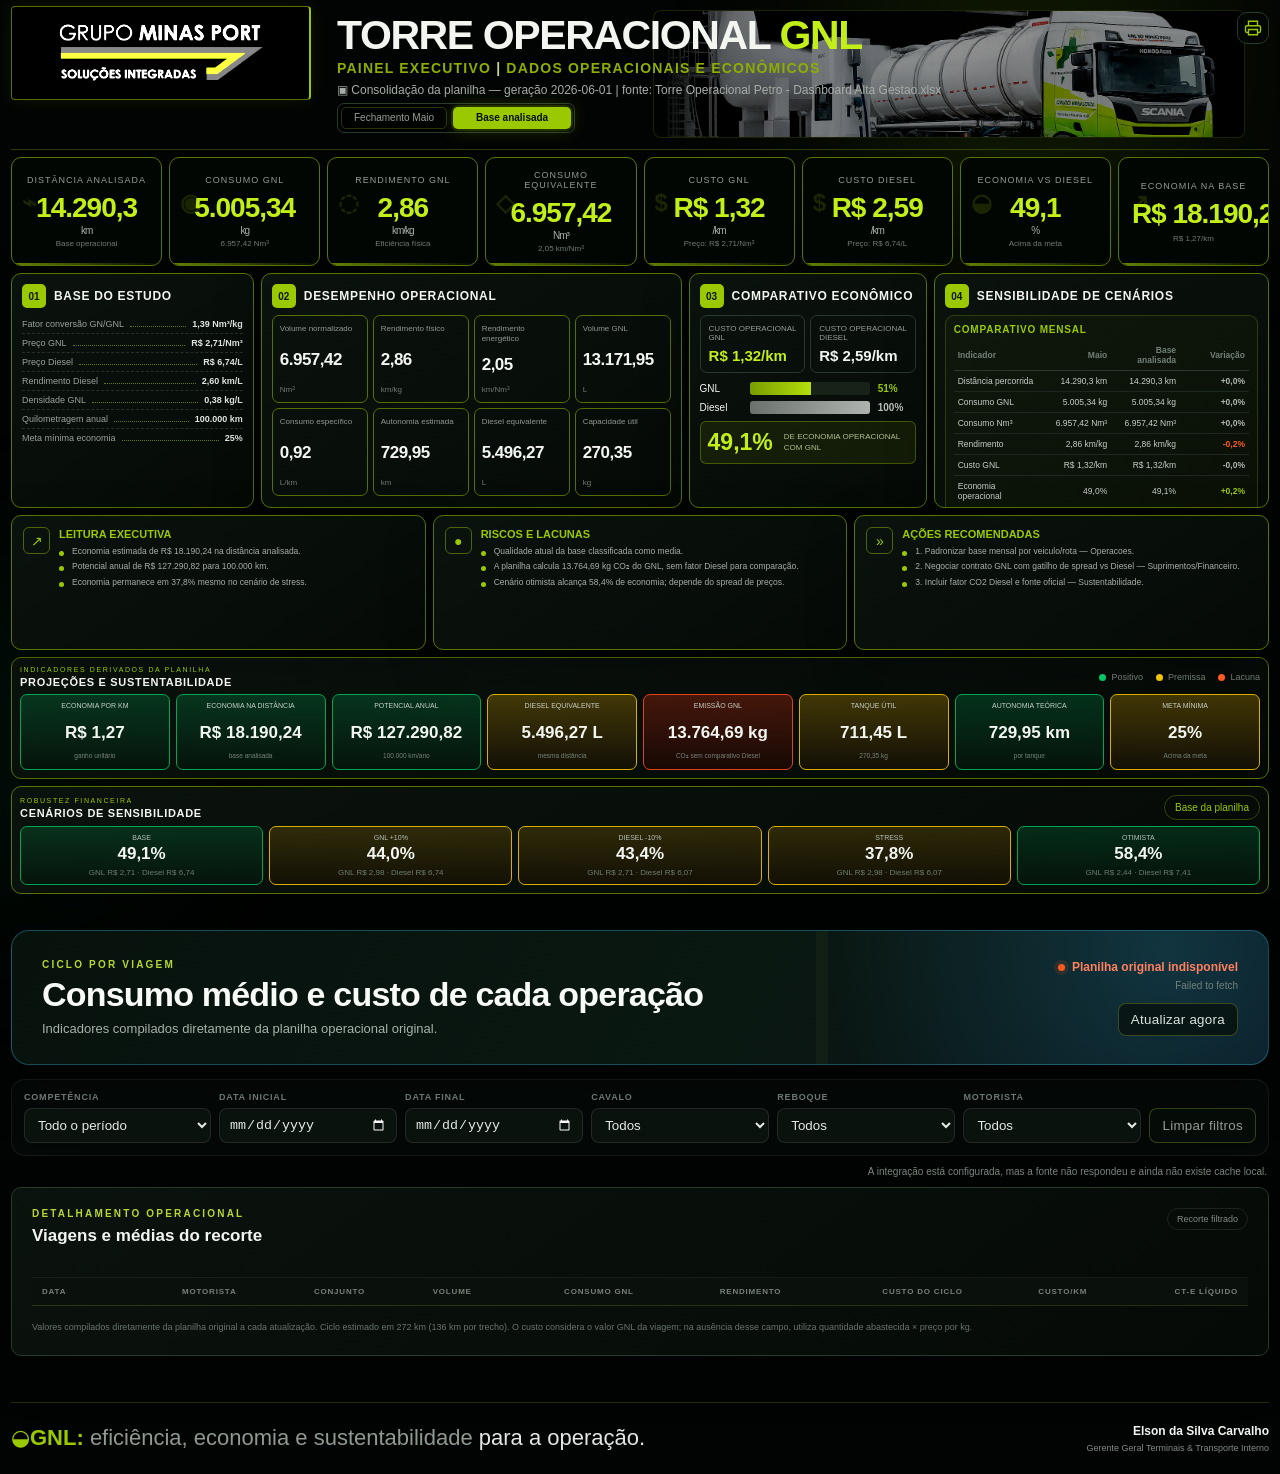
==== commit d3d42db5: "Remover bloco Operação PetroRec e manter ciclo por viagem Exibe somente médias e detalhamento das vi" ====
--- a/index.html
+++ b/index.html
@@ -390,15 +390,15 @@
       <div class="stop-grid" id="stopGrid"></div>
     </section>
 
-    <section class="pr-module" id="petrorec" aria-labelledby="prTitle">
+    <section class="pr-module pr-cycle-only" id="petrorec" aria-labelledby="prTitle">
       <header class="pr-header">
         <div class="pr-heading-copy">
-          <p class="pr-eyebrow">INTEGRAÇÃO PETRORECONCAVO</p>
-          <h2 id="prTitle">Operação PetroRec</h2>
-          <p>Frete, CT-e, volume, combustível e produtividade em uma única leitura executiva.</p>
+          <p class="pr-eyebrow">CICLO POR VIAGEM</p>
+          <h2 id="prTitle">Consumo médio e custo de cada operação</h2>
+          <p>Indicadores compilados diretamente da planilha operacional original.</p>
         </div>
         <div class="pr-source-box">
-          <span class="pr-status" id="prStatus" data-state="loading">Conectando à planilha…</span>
+          <span class="pr-status" id="prStatus" data-state="loading">Conectando à planilha original…</span>
           <small id="prUpdatedAt">Aguardando primeira carga</small>
           <div class="pr-source-actions">
             <button type="button" id="prRefresh">Atualizar agora</button>
@@ -406,7 +406,7 @@
         </div>
       </header>
 
-      <div class="pr-filterbar" aria-label="Filtros PetroRec">
+      <div class="pr-filterbar" aria-label="Filtros do ciclo por viagem">
         <label><span>Competência</span><select id="prMonth"><option value="">Todo o período</option></select></label>
         <label><span>Data inicial</span><input type="date" id="prDateStart"></label>
         <label><span>Data final</span><input type="date" id="prDateEnd"></label>
@@ -416,27 +416,11 @@
         <button class="pr-clear" type="button" id="prClearFilters">Limpar filtros</button>
       </div>
 
-      <div class="pr-context" id="prContext">Carregando base operacional…</div>
-      <div class="pr-kpi-grid" id="prKpis" aria-label="Indicadores PetroRec"></div>
-
-      <div class="pr-grid pr-grid-main">
-        <article class="panel pr-panel">
-          <div class="pr-panel-title"><div><p>COMPARAÇÃO MENSAL</p><h3>Tração da operação</h3></div><span>Base viva</span></div>
-          <div class="pr-month-chart" id="prMonthChart"></div>
-          <div class="pr-table-wrap pr-compact-table"><table><thead id="prMonthHead"></thead><tbody id="prMonthBody"></tbody></table></div>
-        </article>
-
-        <article class="panel pr-panel">
-          <div class="pr-panel-title"><div><p>EFICIÊNCIA ENERGÉTICA</p><h3>GNL versus diesel estimado</h3></div><span>Por viagem</span></div>
-          <div class="pr-fuel-cards" id="prFuelCards"></div>
-          <div class="pr-fuel-bars" id="prFuelBars"></div>
-          <p class="pr-assumption">Premissa diesel: 136 km por trecho, 1,9 km/l carregado, 3,0 km/l no retorno e R$ 6,00/l.</p>
-        </article>
-      </div>
+      <div class="pr-context" id="prContext">Carregando viagens da planilha original…</div>
 
       <article class="panel pr-panel pr-trip-panel">
         <div class="pr-panel-title">
-          <div><p>CICLO POR VIAGEM</p><h3>Consumo médio e custo de cada operação</h3></div>
+          <div><p>DETALHAMENTO OPERACIONAL</p><h3>Viagens e médias do recorte</h3></div>
           <span>Recorte filtrado</span>
         </div>
         <div class="pr-trip-overview" id="prTripSummary" aria-label="Resumo do ciclo por viagem"></div>
@@ -448,30 +432,8 @@
             <tbody id="prTripBody"></tbody>
           </table>
         </div>
-        <p class="pr-data-note">Valores compilados diretamente da planilha original PetroRec a cada atualização. Ciclo estimado em 272 km (136 km por trecho). O custo considera o valor GNL da viagem; na ausência desse campo, utiliza quantidade abastecida × preço por kg.</p>
+        <p class="pr-data-note">Valores compilados diretamente da planilha original a cada atualização. Ciclo estimado em 272 km (136 km por trecho). O custo considera o valor GNL da viagem; na ausência desse campo, utiliza quantidade abastecida × preço por kg.</p>
       </article>
-
-      <article class="panel pr-panel pr-dre-panel">
-        <div class="pr-panel-title"><div><p>DRE PETROREC</p><h3>Resultado gerencial e fechamento</h3></div><span class="pr-manual-badge">Maio/Junho: fechamento consolidado</span></div>
-        <div class="pr-table-wrap"><table><thead id="prDreHead"></thead><tbody id="prDreBody"></tbody></table></div>
-        <p class="pr-data-note">Competências sem DRE publicada permanecem operacionais. Valores financeiros fechados de maio e junho compõem a base gerencial consolidada.</p>
-      </article>
-
-      <div class="pr-grid pr-grid-ranking">
-        <article class="panel pr-panel">
-          <div class="pr-panel-title"><div><p>PRODUTIVIDADE</p><h3>Por motorista</h3></div><span>Ranking</span></div>
-          <div class="pr-ranking" id="prDriverRanking"></div>
-        </article>
-        <article class="panel pr-panel">
-          <div class="pr-panel-title"><div><p>UTILIZAÇÃO</p><h3>Por frota</h3></div><span>Cavalo + reboque</span></div>
-          <div class="pr-ranking" id="prFleetRanking"></div>
-        </article>
-      </div>
-
-      <details class="panel pr-panel pr-details">
-        <summary><span><b>Base operacional detalhada</b><small id="prDetailCount">0 registros</small></span><em>Expandir</em></summary>
-        <div class="pr-table-wrap"><table><thead><tr><th>Data</th><th>Motorista</th><th>Cavalo</th><th>Reboque</th><th>CT-e líq.</th><th>Frete</th><th>Volume m³</th><th>GNL kg</th><th>Custo GNL</th><th>R$/km</th></tr></thead><tbody id="prDetailBody"></tbody></table></div>
-      </details>
     </section>
 
   </main>
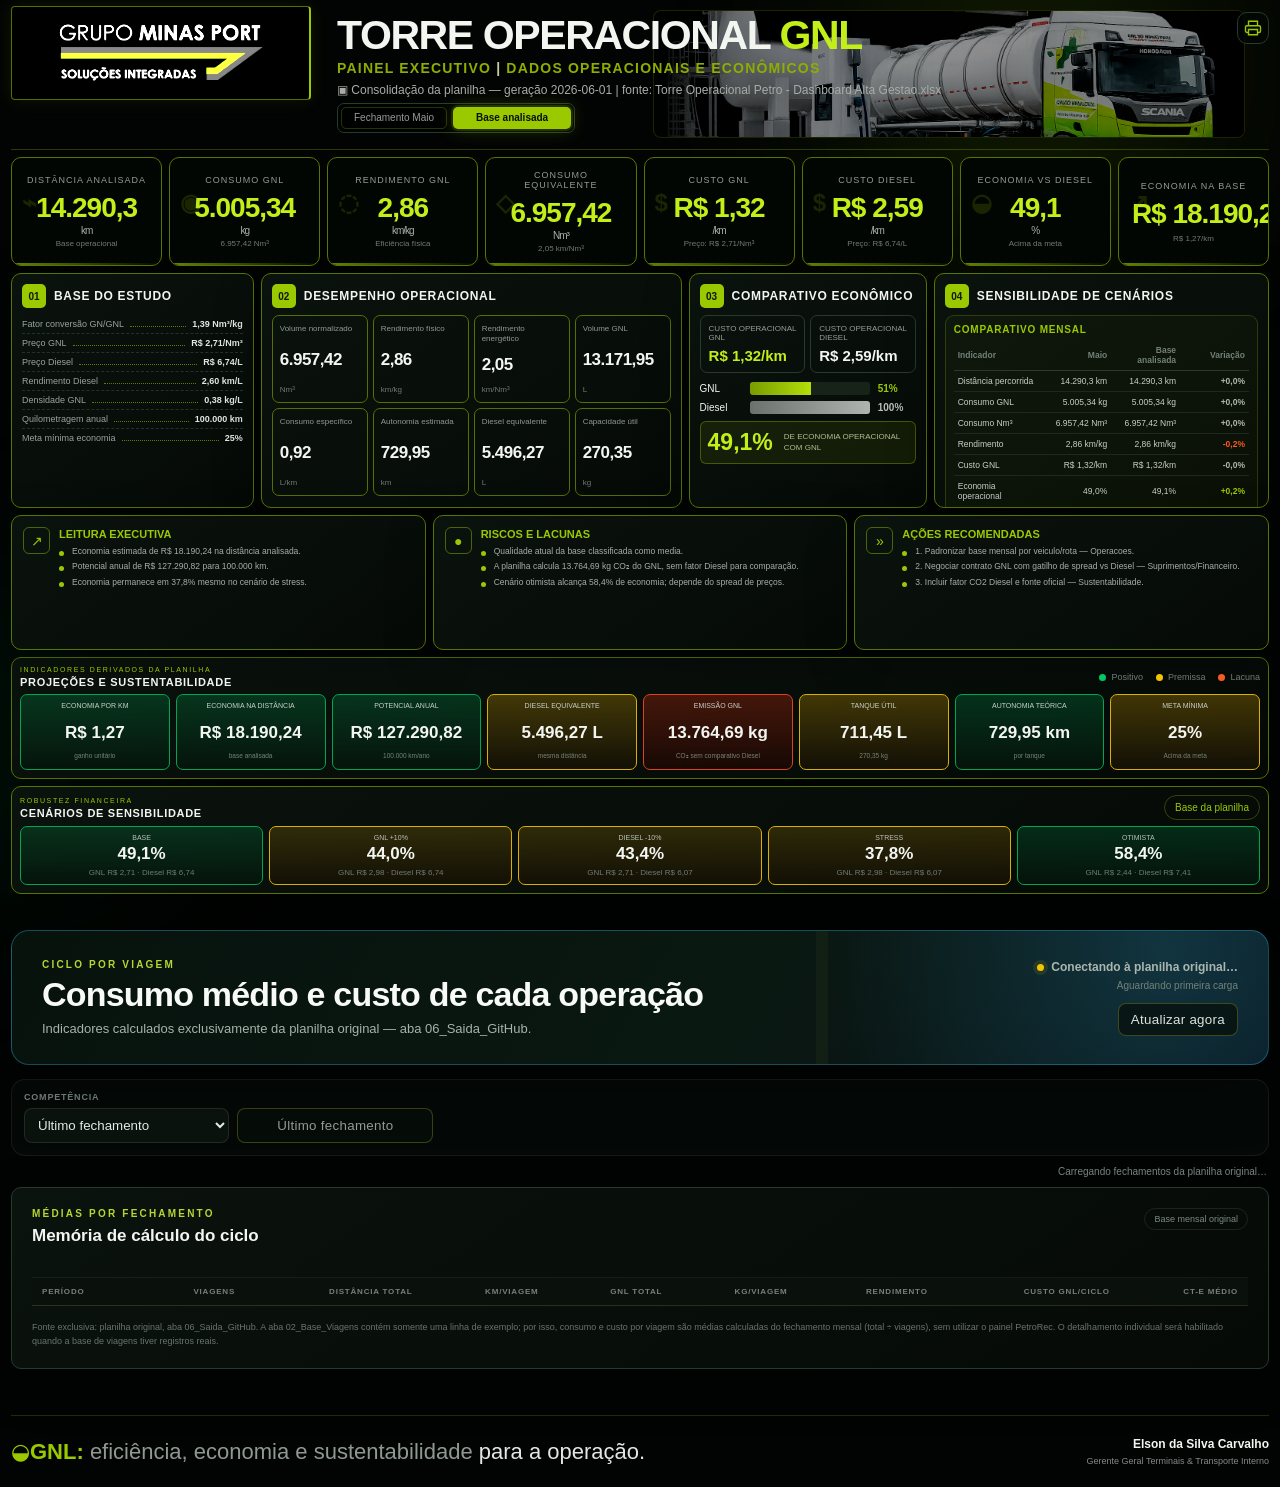
==== commit 8cbbae41: "Corrige origem do card de ciclo Atualiza o card para médias do fechamento da planilha original, aba " ====
--- a/index.html
+++ b/index.html
@@ -7,7 +7,7 @@
   <meta name="description" content="Painel executivo do Projeto Piloto GNL — indicadores operacionais, econômicos e de ciclo.">
   <title>Projeto Piloto GNL | Painel Executivo</title>
   <link rel="stylesheet" href="styles.css?v=41">
-  <link rel="stylesheet" href="petrorec.css?v=1">
+  <link rel="stylesheet" href="petrorec.css?v=2">
   <style>
     .brand{
       position:relative!important;
@@ -395,7 +395,7 @@
         <div class="pr-heading-copy">
           <p class="pr-eyebrow">CICLO POR VIAGEM</p>
           <h2 id="prTitle">Consumo médio e custo de cada operação</h2>
-          <p>Indicadores compilados diretamente da planilha operacional original.</p>
+          <p>Indicadores calculados exclusivamente da planilha original — aba 06_Saida_GitHub.</p>
         </div>
         <div class="pr-source-box">
           <span class="pr-status" id="prStatus" data-state="loading">Conectando à planilha original…</span>
@@ -406,33 +406,28 @@
         </div>
       </header>
 
-      <div class="pr-filterbar" aria-label="Filtros do ciclo por viagem">
-        <label><span>Competência</span><select id="prMonth"><option value="">Todo o período</option></select></label>
-        <label><span>Data inicial</span><input type="date" id="prDateStart"></label>
-        <label><span>Data final</span><input type="date" id="prDateEnd"></label>
-        <label><span>Cavalo</span><select id="prTruck"><option value="">Todos</option></select></label>
-        <label><span>Reboque</span><select id="prTrailer"><option value="">Todos</option></select></label>
-        <label><span>Motorista</span><select id="prDriver"><option value="">Todos</option></select></label>
-        <button class="pr-clear" type="button" id="prClearFilters">Limpar filtros</button>
+      <div class="pr-filterbar pr-filterbar-period" aria-label="Seleção do fechamento">
+        <label><span>Competência</span><select id="prMonth"><option value="">Último fechamento</option></select></label>
+        <button class="pr-clear" type="button" id="prClearFilters">Último fechamento</button>
       </div>
 
-      <div class="pr-context" id="prContext">Carregando viagens da planilha original…</div>
+      <div class="pr-context" id="prContext">Carregando fechamentos da planilha original…</div>
 
       <article class="panel pr-panel pr-trip-panel">
         <div class="pr-panel-title">
-          <div><p>DETALHAMENTO OPERACIONAL</p><h3>Viagens e médias do recorte</h3></div>
-          <span>Recorte filtrado</span>
+          <div><p>MÉDIAS POR FECHAMENTO</p><h3>Memória de cálculo do ciclo</h3></div>
+          <span>Base mensal original</span>
         </div>
         <div class="pr-trip-overview" id="prTripSummary" aria-label="Resumo do ciclo por viagem"></div>
         <div class="pr-table-wrap pr-trip-table">
           <table>
             <thead>
-              <tr><th>Data</th><th>Motorista</th><th>Conjunto</th><th>Volume</th><th>Consumo GNL</th><th>Rendimento</th><th>Custo do ciclo</th><th>Custo/km</th><th>CT-e líquido</th></tr>
+              <tr><th>Período</th><th>Viagens</th><th>Distância total</th><th>km/viagem</th><th>GNL total</th><th>kg/viagem</th><th>Rendimento</th><th>Custo GNL/ciclo</th><th>CT-e médio</th></tr>
             </thead>
             <tbody id="prTripBody"></tbody>
           </table>
         </div>
-        <p class="pr-data-note">Valores compilados diretamente da planilha original a cada atualização. Ciclo estimado em 272 km (136 km por trecho). O custo considera o valor GNL da viagem; na ausência desse campo, utiliza quantidade abastecida × preço por kg.</p>
+        <p class="pr-data-note">Fonte exclusiva: planilha original, aba 06_Saida_GitHub. A aba 02_Base_Viagens contém somente uma linha de exemplo; por isso, consumo e custo por viagem são médias calculadas do fechamento mensal (total ÷ viagens), sem utilizar o painel PetroRec. O detalhamento individual será habilitado quando a base de viagens tiver registros reais.</p>
       </article>
     </section>
 
@@ -446,6 +441,6 @@
   <div class="toast" id="toast" role="status" aria-live="polite"></div>
   <script src="dados.js?v=6"></script>
   <script src="script.js?v=34"></script>
-  <script src="petrorec.js?v=4"></script>
+  <script src="petrorec.js?v=5"></script>
 </body>
 </html>
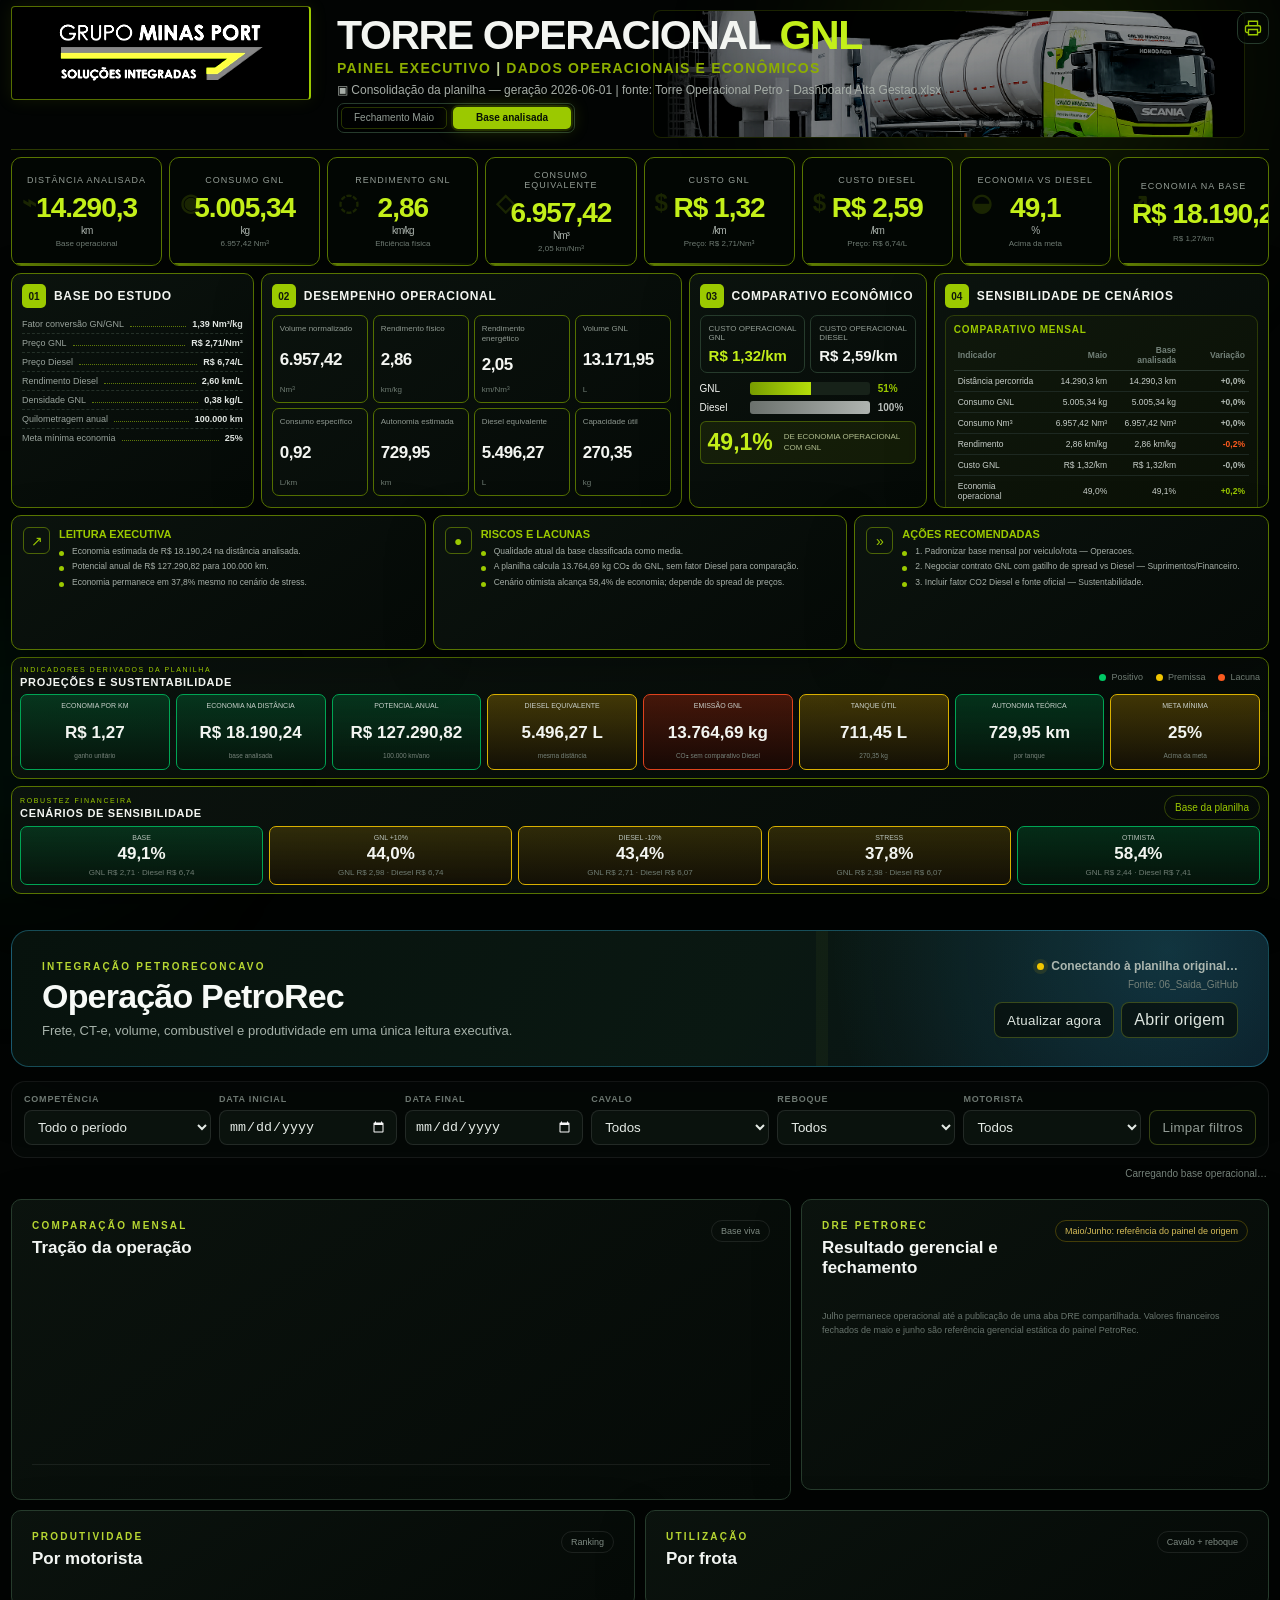
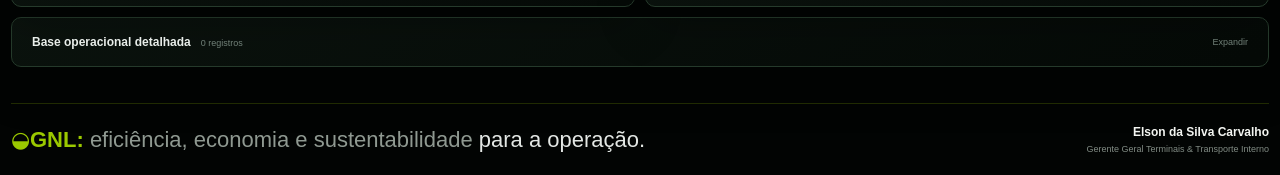
==== commit d16588ff: "Update fmt.Println message from 'Hello' to 'Goodbye' Ocultar Eficiência Energética e DRE PetroRec" ====
--- a/index.html
+++ b/index.html
@@ -1,446 +1,472 @@
-﻿<!doctype html>
-<html lang="pt-BR">
-<head>
-  <meta charset="utf-8">
-  <meta name="viewport" content="width=device-width, initial-scale=1">
-  <meta name="theme-color" content="#07100b">
-  <meta name="description" content="Painel executivo do Projeto Piloto GNL — indicadores operacionais, econômicos e de ciclo.">
-  <title>Projeto Piloto GNL | Painel Executivo</title>
-  <link rel="stylesheet" href="styles.css?v=41">
-  <link rel="stylesheet" href="petrorec.css?v=2">
-  <style>
-    .brand{
-      position:relative!important;
-      background:#020403!important;
-      border:1px solid rgba(155,201,0,.55)!important;
-      overflow:hidden!important;
-    }
-    .brand::before{
-      content:""!important;
-      position:absolute!important;
-      inset:12px 16px!important;
-      background:url("logo-minas-port-oficial.jpg") center center / contain no-repeat!important;
-      z-index:10!important;
-      display:block!important;
-    }
-    .brand>*{
-      visibility:hidden!important;
-    }
-    @media (min-width:1251px){
-      .hero{
-        min-height:145px!important;
-      }
-      .hero-copy{
-        padding:14px 0 14px 250px!important;
-        width:calc(62% - 250px)!important;
-        max-width:none!important;
-      }
-      .hero h1{
-        white-space:nowrap!important;
-        font-size:38px!important;
-        line-height:1!important;
-      }
-      .hero-subtitle{
-        white-space:nowrap!important;
-      }
-      .period-range{
-        white-space:nowrap!important;
-      }
-      .hero-art{
-        left:63%!important;
-        right:18px!important;
-        top:10px!important;
-        bottom:auto!important;
-        width:auto!important;
-        height:125px!important;
-        opacity:.95!important;
-        background:#020403!important;
-        border:1px solid rgba(155,201,0,.18)!important;
-        border-radius:8px!important;
-        overflow:hidden!important;
-      }
-      .hero-art .truck-photo{
-        position:absolute!important;
-        inset:0!important;
-        width:100%!important;
-        height:100%!important;
-        object-fit:cover!important;
-        object-position:center 55%!important;
-        transform:none!important;
-        opacity:.78!important;
-        filter:brightness(.62) contrast(1.22) saturate(1.05)!important;
-        mask-image:linear-gradient(90deg,transparent 0%,rgba(0,0,0,.65) 10%,#000 24%,#000 100%)!important;
-        -webkit-mask-image:linear-gradient(90deg,transparent 0%,rgba(0,0,0,.65) 10%,#000 24%,#000 100%)!important;
-      }
-    }
-  </style>
-  <link rel="stylesheet" href="logo-fix.css?v=5">
-  <style id="logo-oficial-fix-final">
-    /* Logo oficial — correção final embutida no index para evitar falha por cache ou arquivo CSS não enviado */
-    .brand.brand-text{
-      background:#000!important;
-      border:1px solid rgba(155,201,0,.55)!important;
-      border-right:2px solid var(--lime)!important;
-      box-shadow:0 0 22px rgba(155,201,0,.10)!important;
-      display:flex!important;
-      align-items:center!important;
-      justify-content:center!important;
-      overflow:hidden!important;
-      padding:8px 12px!important;
-    }
-    .brand.brand-text::before,
-    .brand.brand-text::after{
-      content:none!important;
-      display:none!important;
-      background:none!important;
-    }
-    .brand.brand-text > :not(.official-logo){
-      display:none!important;
-      visibility:hidden!important;
-      opacity:0!important;
-    }
-    .brand.brand-text .official-logo,
-    .brand.brand-text img.official-logo{
-      display:block!important;
-      visibility:visible!important;
-      opacity:1!important;
-      width:100%!important;
-      height:100%!important;
-      max-width:100%!important;
-      max-height:100%!important;
-      object-fit:contain!important;
-      object-position:center!important;
-      filter:none!important;
-      mix-blend-mode:normal!important;
-    }
-    @media(min-width:1251px){
-      .brand.brand-text{
-        width:300px!important;
-        height:94px!important;
-      }
-      .hero-copy{
-        padding-left:326px!important;
-        width:calc(62% - 326px)!important;
-      }
-    }
-    @media(max-width:820px){
-      .brand.brand-text{
-        width:190px!important;
-        height:72px!important;
-      }
-      .brand.brand-text .official-logo{
-        max-width:178px!important;
-        max-height:62px!important;
-      }
-    }
-  </style>
-  <style id="topo-final-estavel-31-07-v2">
-    /* TOPO FINAL ESTAVEL - corrige logo, caminhão, título e botões de mês */
-    @media (min-width:1251px){
-      .topbar.shell{
-        height:106px!important;
-        pointer-events:none!important;
-      }
-      .topbar .brand.brand-text{
-        width:300px!important;
-        height:94px!important;
-        padding:8px 12px!important;
-        background:#000!important;
-        border:1px solid rgba(155,201,0,.55)!important;
-        border-right:2px solid var(--lime)!important;
-        border-radius:4px!important;
-        overflow:hidden!important;
-        display:flex!important;
-        align-items:center!important;
-        justify-content:center!important;
-        pointer-events:auto!important;
-      }
-      .topbar .brand.brand-text::before,
-      .topbar .brand.brand-text::after{
-        content:none!important;
-        display:none!important;
-        background:none!important;
-      }
-      .topbar .brand.brand-text > :not(.official-logo){
-        display:none!important;
-        visibility:hidden!important;
-        opacity:0!important;
-      }
-      .topbar .brand.brand-text img.official-logo{
-        display:block!important;
-        visibility:visible!important;
-        opacity:1!important;
-        width:100%!important;
-        height:100%!important;
-        max-width:100%!important;
-        max-height:100%!important;
-        object-fit:contain!important;
-        object-position:center!important;
-        filter:brightness(1.75) contrast(1.18) saturate(1.08)!important;
-        mix-blend-mode:normal!important;
-      }
-      .hero{
-        min-height:150px!important;
-        display:flex!important;
-        align-items:center!important;
-        overflow:hidden!important;
-      }
-      .hero-copy{
-        width:50%!important;
-        max-width:760px!important;
-        padding:12px 0 12px 326px!important;
-        align-self:stretch!important;
-        display:flex!important;
-        flex-direction:column!important;
-        justify-content:center!important;
-        z-index:3!important;
-      }
-      .hero h1{
-        font-size:41px!important;
-        line-height:.95!important;
-        letter-spacing:-1.4px!important;
-        white-space:nowrap!important;
-        margin:0!important;
-      }
-      .hero-subtitle{
-        font-size:14px!important;
-        letter-spacing:1.2px!important;
-        margin:5px 0 0!important;
-        white-space:nowrap!important;
-      }
-      .period-range{
-        font-size:12px!important;
-        margin:7px 0 0!important;
-        white-space:nowrap!important;
-      }
-      .period-control{
-        position:static!important;
-        margin-top:6px!important;
-        gap:7px!important;
-        align-items:flex-start!important;
-        width:auto!important;
-        max-width:none!important;
-      }
-      .period-control>span{display:none!important;}
-      .period-buttons{
-        display:inline-flex!important;
-        flex-wrap:nowrap!important;
-        gap:6px!important;
-        width:auto!important;
-        max-width:none!important;
-        padding:3px!important;
-        border-radius:7px!important;
-        background:rgba(0,0,0,.55)!important;
-      }
-      .period-buttons button{
-        min-width:auto!important;
-        padding:5px 12px!important;
-        font-size:10px!important;
-        line-height:1!important;
-        border-radius:5px!important;
-        white-space:nowrap!important;
-      }
-      .hero-art{
-        left:51%!important;
-        right:24px!important;
-        top:10px!important;
-        bottom:auto!important;
-        width:auto!important;
-        height:128px!important;
-        opacity:.92!important;
-        overflow:hidden!important;
-        background:#020403!important;
-        border:1px solid rgba(155,201,0,.18)!important;
-        border-radius:8px!important;
-      }
-      .hero-art .plant{display:none!important;}
-      .hero-art .truck-photo{
-        position:absolute!important;
-        inset:0!important;
-        width:100%!important;
-        height:100%!important;
-        object-fit:cover!important;
-        object-position:center 52%!important;
-        transform:none!important;
-        opacity:.82!important;
-        filter:brightness(.70) contrast(1.18) saturate(1.08)!important;
-        mask-image:linear-gradient(90deg,transparent 0%,rgba(0,0,0,.70) 8%,#000 22%,#000 100%)!important;
-        -webkit-mask-image:linear-gradient(90deg,transparent 0%,rgba(0,0,0,.70) 8%,#000 22%,#000 100%)!important;
-      }
-    }
-  </style>
-</head>
-<body>
-  <div class="ambient ambient-a"></div>
-  <div class="ambient ambient-b"></div>
-
-  <header class="topbar shell">
-    <a class="brand brand-text" href="#" aria-label="Grupo Minas Port — Soluções Integradas">
-      <img class="official-logo" src="logo-minas-port-oficial.jpg" alt="Grupo Minas Port — Soluções Integradas">
-      <span class="brand-title">GRUPO <strong>MINAS PORT</strong></span>
-      <span class="brand-line"></span>
-      <span class="brand-subtitle">SOLUÇÕES INTEGRADAS</span>
-      <span class="brand-arrow"></span>
-    </a>
-    <div class="topbar-actions">
-      <span class="live-dot"><i></i> Dados consolidados</span>
-      <button class="icon-button" id="printButton" type="button" title="Imprimir painel" aria-label="Imprimir painel">
-        <svg viewBox="0 0 24 24" aria-hidden="true"><path d="M6 9V3h12v6M6 18H4a2 2 0 0 1-2-2v-5a2 2 0 0 1 2-2h16a2 2 0 0 1 2 2v5a2 2 0 0 1-2 2h-2M6 14h12v7H6z"/></svg>
-      </button>
-    </div>
-  </header>
-
-  <main class="shell">
-    <section class="hero">
-      <div class="hero-copy">
-        <p class="eyebrow">PAINEL EXECUTIVO</p>
-        <h1>TORRE OPERACIONAL <span>GNL</span></h1>
-        <p class="hero-subtitle">Painel executivo <span>|</span> Dados operacionais e econômicos</p>
-        <p class="period-range" id="periodRange"></p>
-        <div class="period-control" aria-label="Selecionar período">
-          <span>Fonte</span>
-          <div class="period-buttons" id="periodButtons"></div>
-        </div>
-      </div>
-      <div class="hero-art" aria-hidden="true">
-        <img class="truck-photo" src="terminal-gnl-dashboard.png" alt="">
-        <svg class="plant" viewBox="0 0 720 210" preserveAspectRatio="xMidYMax meet">
-          <defs>
-            <linearGradient id="skyGlow" x1="0" y1="0" x2="1" y2="1"><stop stop-color="#b4f000" stop-opacity=".4"/><stop offset="1" stop-color="#00dd70" stop-opacity="0"/></linearGradient>
-            <linearGradient id="truckGreen" x1="0" y1="0" x2="0" y2="1"><stop stop-color="#9bc900"/><stop offset="1" stop-color="#0f8f3b"/></linearGradient>
-          </defs>
-          <path class="horizon" d="M0 171H720"/>
-          <g class="factory">
-            <path d="M5 171v-40h22v40m8 0V99h15v72m13 0v-51h27v51m9 0V65h12v106m14 0v-88h15v88m13 0v-49h34v49m12 0V92h13v79m16 0v-57h27v57"/>
-            <path class="thin" d="M13 130V91m8 39V78m83-14V34m6 30V20m22 62V48m8 34V37m62 54V53m7 38V69M0 147h243M41 108h168M72 132h145"/>
-            <circle cx="110" cy="17" r="5"/><circle cx="139" cy="34" r="4"/><circle cx="209" cy="66" r="4"/>
-          </g>
-          <g class="truck" transform="translate(245 67)">
-            <path class="tank" d="M207 21h174c37 0 54 27 54 54s-17 54-54 54H207c-28 0-43-24-43-54s15-54 43-54Z"/>
-            <ellipse class="tank-end" cx="210" cy="75" rx="45" ry="54"/>
-            <path class="tank-line" d="M257 22v106m62-106v106m62-106v106"/>
-            <path class="cab" d="M5 20h119l39 48v74H0V50Z"/>
-            <path class="cab-green" d="M3 83h157v59H0V101Z"/>
-            <path class="window" d="M25 34h79l28 35H19Z"/>
-            <path class="window-cut" d="M80 34v35"/>
-            <path class="chassis" d="M21 137h405v13H21Z"/>
-            <g class="wheels"><circle cx="46" cy="147" r="23"/><circle cx="132" cy="147" r="23"/><circle cx="350" cy="147" r="23"/><circle cx="408" cy="147" r="23"/></g>
-            <g class="hubs"><circle cx="46" cy="147" r="9"/><circle cx="132" cy="147" r="9"/><circle cx="350" cy="147" r="9"/><circle cx="408" cy="147" r="9"/></g>
-            <text x="37" y="113">GNL</text>
-          </g>
-          <path class="glow-road" d="M180 202C335 151 542 157 715 191"/>
-        </svg>
-      </div>
-    </section>
-
-    <section class="kpi-grid" id="kpiGrid" aria-label="Principais indicadores"></section>
-
-    <section class="dashboard-grid">
-      <article class="panel base-panel">
-        <div class="panel-heading"><span class="panel-number">01</span><div><p>Premissas</p><h2>Base do estudo</h2></div></div>
-        <dl class="study-list" id="studyList"></dl>
-      </article>
-
-      <article class="panel performance-panel">
-        <div class="panel-heading"><span class="panel-number">02</span><div><p>Eficiência</p><h2>Desempenho operacional</h2></div></div>
-        <div class="mini-grid" id="performanceGrid"></div>
-      </article>
-
-      <article class="panel economy-panel">
-        <div class="panel-heading"><span class="panel-number">03</span><div><p>Resultado</p><h2>Comparativo econômico</h2></div></div>
-        <div class="cost-cards" id="costCards"></div>
-        <div class="bar-comparison">
-          <div class="bar-row"><span>GNL</span><div class="bar-track"><i style="width:51%"></i></div><strong>51%</strong></div>
-          <div class="bar-row diesel"><span>Diesel</span><div class="bar-track"><i style="width:100%"></i></div><strong>100%</strong></div>
-        </div>
-        <div class="saving"><strong id="savingValue">49%</strong><span>de economia operacional com GNL</span></div>
-      </article>
-
-      <article class="panel compare-panel">
-        <div class="panel-heading"><span class="panel-number">04</span><div><p>Risco</p><h2>Sensibilidade de cenários</h2></div></div>
-        <div class="month-compare">
-          <h3>Comparativo mensal</h3>
-          <table>
-            <thead><tr id="monthComparisonHead"></tr></thead>
-            <tbody id="monthComparisonBody"></tbody>
-          </table>
-        </div>
-        <div class="table-wrap">
-          <table>
-            <thead><tr><th>Cenário</th><th id="prevMonthLabel">Preço GNL</th><th id="currentMonthLabel">Preço Diesel</th><th>Economia</th></tr></thead>
-            <tbody id="comparisonBody"></tbody>
-          </table>
-        </div>
-      </article>
-    </section>
-
-    <section class="insight-grid">
-      <article class="panel insight"><div class="insight-icon">↗</div><div><h2>Leitura executiva</h2><ul id="advanceList"></ul></div></article>
-      <article class="panel insight"><div class="insight-icon">●</div><div><h2>Riscos e lacunas</h2><ul id="statusList"></ul></div></article>
-      <article class="panel insight"><div class="insight-icon">»</div><div><h2>Ações recomendadas</h2><ul id="nextList"></ul></div></article>
-    </section>
-
-    <section class="panel time-section">
-      <div class="section-title"><div><p>Indicadores derivados da planilha</p><h2>Projeções e sustentabilidade</h2></div><span class="legend"><i class="good"></i>Positivo <i class="warn"></i>Premissa <i class="bad"></i>Lacuna</span></div>
-      <div class="time-grid" id="timeGrid"></div>
-    </section>
-
-    <section class="panel stop-section">
-      <div class="section-title"><div><p>Robustez financeira</p><h2>Cenários de sensibilidade</h2></div><span class="trip-count">Base da planilha</span></div>
-      <div class="stop-grid" id="stopGrid"></div>
-    </section>
-
-    <section class="pr-module pr-cycle-only" id="petrorec" aria-labelledby="prTitle">
-      <header class="pr-header">
-        <div class="pr-heading-copy">
-          <p class="pr-eyebrow">CICLO POR VIAGEM</p>
-          <h2 id="prTitle">Consumo médio e custo de cada operação</h2>
-          <p>Indicadores calculados exclusivamente da planilha original — aba 06_Saida_GitHub.</p>
-        </div>
-        <div class="pr-source-box">
-          <span class="pr-status" id="prStatus" data-state="loading">Conectando à planilha original…</span>
-          <small id="prUpdatedAt">Aguardando primeira carga</small>
-          <div class="pr-source-actions">
-            <button type="button" id="prRefresh">Atualizar agora</button>
-          </div>
-        </div>
-      </header>
-
-      <div class="pr-filterbar pr-filterbar-period" aria-label="Seleção do fechamento">
-        <label><span>Competência</span><select id="prMonth"><option value="">Último fechamento</option></select></label>
-        <button class="pr-clear" type="button" id="prClearFilters">Último fechamento</button>
-      </div>
-
-      <div class="pr-context" id="prContext">Carregando fechamentos da planilha original…</div>
-
-      <article class="panel pr-panel pr-trip-panel">
-        <div class="pr-panel-title">
-          <div><p>MÉDIAS POR FECHAMENTO</p><h3>Memória de cálculo do ciclo</h3></div>
-          <span>Base mensal original</span>
-        </div>
-        <div class="pr-trip-overview" id="prTripSummary" aria-label="Resumo do ciclo por viagem"></div>
-        <div class="pr-table-wrap pr-trip-table">
-          <table>
-            <thead>
-              <tr><th>Período</th><th>Viagens</th><th>Distância total</th><th>km/viagem</th><th>GNL total</th><th>kg/viagem</th><th>Rendimento</th><th>Custo GNL/ciclo</th><th>CT-e médio</th></tr>
-            </thead>
-            <tbody id="prTripBody"></tbody>
-          </table>
-        </div>
-        <p class="pr-data-note">Fonte exclusiva: planilha original, aba 06_Saida_GitHub. A aba 02_Base_Viagens contém somente uma linha de exemplo; por isso, consumo e custo por viagem são médias calculadas do fechamento mensal (total ÷ viagens), sem utilizar o painel PetroRec. O detalhamento individual será habilitado quando a base de viagens tiver registros reais.</p>
-      </article>
-    </section>
-
-  </main>
-
-  <footer class="shell footer">
-    <div class="footer-claim"><span class="leaf">◒</span><strong>GNL:</strong> eficiência, economia e sustentabilidade <em>para a operação.</em></div>
-    <div class="signature"><strong>Elson da Silva Carvalho</strong><span>Gerente Geral Terminais &amp; Transporte Interno</span></div>
-  </footer>
-
-  <div class="toast" id="toast" role="status" aria-live="polite"></div>
-  <script src="dados.js?v=6"></script>
-  <script src="script.js?v=34"></script>
-  <script src="petrorec.js?v=5"></script>
-</body>
-</html>
+<!doctype html>
+<html lang="pt-BR">
+<head>
+  <meta charset="utf-8">
+  <meta name="viewport" content="width=device-width, initial-scale=1">
+  <meta name="theme-color" content="#07100b">
+  <meta name="description" content="Painel executivo do Projeto Piloto GNL — indicadores operacionais, econômicos e de ciclo.">
+  <title>Projeto Piloto GNL | Painel Executivo</title>
+  <link rel="stylesheet" href="styles.css?v=41">
+  <style>
+    .brand{
+      position:relative!important;
+      background:#020403!important;
+      border:1px solid rgba(155,201,0,.55)!important;
+      overflow:hidden!important;
+    }
+    .brand::before{
+      content:""!important;
+      position:absolute!important;
+      inset:12px 16px!important;
+      background:url("logo-minas-port-oficial.jpg") center center / contain no-repeat!important;
+      z-index:10!important;
+      display:block!important;
+    }
+    .brand>*{
+      visibility:hidden!important;
+    }
+    @media (min-width:1251px){
+      .hero{
+        min-height:145px!important;
+      }
+      .hero-copy{
+        padding:14px 0 14px 250px!important;
+        width:calc(62% - 250px)!important;
+        max-width:none!important;
+      }
+      .hero h1{
+        white-space:nowrap!important;
+        font-size:38px!important;
+        line-height:1!important;
+      }
+      .hero-subtitle{
+        white-space:nowrap!important;
+      }
+      .period-range{
+        white-space:nowrap!important;
+      }
+      .hero-art{
+        left:63%!important;
+        right:18px!important;
+        top:10px!important;
+        bottom:auto!important;
+        width:auto!important;
+        height:125px!important;
+        opacity:.95!important;
+        background:#020403!important;
+        border:1px solid rgba(155,201,0,.18)!important;
+        border-radius:8px!important;
+        overflow:hidden!important;
+      }
+      .hero-art .truck-photo{
+        position:absolute!important;
+        inset:0!important;
+        width:100%!important;
+        height:100%!important;
+        object-fit:cover!important;
+        object-position:center 55%!important;
+        transform:none!important;
+        opacity:.78!important;
+        filter:brightness(.62) contrast(1.22) saturate(1.05)!important;
+        mask-image:linear-gradient(90deg,transparent 0%,rgba(0,0,0,.65) 10%,#000 24%,#000 100%)!important;
+        -webkit-mask-image:linear-gradient(90deg,transparent 0%,rgba(0,0,0,.65) 10%,#000 24%,#000 100%)!important;
+      }
+    }
+  </style>
+  <link rel="stylesheet" href="logo-fix.css?v=5">
+  <link rel="stylesheet" href="petrorec.css?v=1">
+  <style id="logo-oficial-fix-final">
+    /* Logo oficial — correção final embutida no index para evitar falha por cache ou arquivo CSS não enviado */
+    .brand.brand-text{
+      background:#000!important;
+      border:1px solid rgba(155,201,0,.55)!important;
+      border-right:2px solid var(--lime)!important;
+      box-shadow:0 0 22px rgba(155,201,0,.10)!important;
+      display:flex!important;
+      align-items:center!important;
+      justify-content:center!important;
+      overflow:hidden!important;
+      padding:8px 12px!important;
+    }
+    .brand.brand-text::before,
+    .brand.brand-text::after{
+      content:none!important;
+      display:none!important;
+      background:none!important;
+    }
+    .brand.brand-text > :not(.official-logo){
+      display:none!important;
+      visibility:hidden!important;
+      opacity:0!important;
+    }
+    .brand.brand-text .official-logo,
+    .brand.brand-text img.official-logo{
+      display:block!important;
+      visibility:visible!important;
+      opacity:1!important;
+      width:100%!important;
+      height:100%!important;
+      max-width:100%!important;
+      max-height:100%!important;
+      object-fit:contain!important;
+      object-position:center!important;
+      filter:none!important;
+      mix-blend-mode:normal!important;
+    }
+    @media(min-width:1251px){
+      .brand.brand-text{
+        width:300px!important;
+        height:94px!important;
+      }
+      .hero-copy{
+        padding-left:326px!important;
+        width:calc(62% - 326px)!important;
+      }
+    }
+    @media(max-width:820px){
+      .brand.brand-text{
+        width:190px!important;
+        height:72px!important;
+      }
+      .brand.brand-text .official-logo{
+        max-width:178px!important;
+        max-height:62px!important;
+      }
+    }
+  </style>
+  <style id="topo-final-estavel-31-07-v2">
+    /* TOPO FINAL ESTAVEL - corrige logo, caminhão, título e botões de mês */
+    @media (min-width:1251px){
+      .topbar.shell{
+        height:106px!important;
+        pointer-events:none!important;
+      }
+      .topbar .brand.brand-text{
+        width:300px!important;
+        height:94px!important;
+        padding:8px 12px!important;
+        background:#000!important;
+        border:1px solid rgba(155,201,0,.55)!important;
+        border-right:2px solid var(--lime)!important;
+        border-radius:4px!important;
+        overflow:hidden!important;
+        display:flex!important;
+        align-items:center!important;
+        justify-content:center!important;
+        pointer-events:auto!important;
+      }
+      .topbar .brand.brand-text::before,
+      .topbar .brand.brand-text::after{
+        content:none!important;
+        display:none!important;
+        background:none!important;
+      }
+      .topbar .brand.brand-text > :not(.official-logo){
+        display:none!important;
+        visibility:hidden!important;
+        opacity:0!important;
+      }
+      .topbar .brand.brand-text img.official-logo{
+        display:block!important;
+        visibility:visible!important;
+        opacity:1!important;
+        width:100%!important;
+        height:100%!important;
+        max-width:100%!important;
+        max-height:100%!important;
+        object-fit:contain!important;
+        object-position:center!important;
+        filter:brightness(1.75) contrast(1.18) saturate(1.08)!important;
+        mix-blend-mode:normal!important;
+      }
+      .hero{
+        min-height:150px!important;
+        display:flex!important;
+        align-items:center!important;
+        overflow:hidden!important;
+      }
+      .hero-copy{
+        width:50%!important;
+        max-width:760px!important;
+        padding:12px 0 12px 326px!important;
+        align-self:stretch!important;
+        display:flex!important;
+        flex-direction:column!important;
+        justify-content:center!important;
+        z-index:3!important;
+      }
+      .hero h1{
+        font-size:41px!important;
+        line-height:.95!important;
+        letter-spacing:-1.4px!important;
+        white-space:nowrap!important;
+        margin:0!important;
+      }
+      .hero-subtitle{
+        font-size:14px!important;
+        letter-spacing:1.2px!important;
+        margin:5px 0 0!important;
+        white-space:nowrap!important;
+      }
+      .period-range{
+        font-size:12px!important;
+        margin:7px 0 0!important;
+        white-space:nowrap!important;
+      }
+      .period-control{
+        position:static!important;
+        margin-top:6px!important;
+        gap:7px!important;
+        align-items:flex-start!important;
+        width:auto!important;
+        max-width:none!important;
+      }
+      .period-control>span{display:none!important;}
+      .period-buttons{
+        display:inline-flex!important;
+        flex-wrap:nowrap!important;
+        gap:6px!important;
+        width:auto!important;
+        max-width:none!important;
+        padding:3px!important;
+        border-radius:7px!important;
+        background:rgba(0,0,0,.55)!important;
+      }
+      .period-buttons button{
+        min-width:auto!important;
+        padding:5px 12px!important;
+        font-size:10px!important;
+        line-height:1!important;
+        border-radius:5px!important;
+        white-space:nowrap!important;
+      }
+      .hero-art{
+        left:51%!important;
+        right:24px!important;
+        top:10px!important;
+        bottom:auto!important;
+        width:auto!important;
+        height:128px!important;
+        opacity:.92!important;
+        overflow:hidden!important;
+        background:#020403!important;
+        border:1px solid rgba(155,201,0,.18)!important;
+        border-radius:8px!important;
+      }
+      .hero-art .plant{display:none!important;}
+      .hero-art .truck-photo{
+        position:absolute!important;
+        inset:0!important;
+        width:100%!important;
+        height:100%!important;
+        object-fit:cover!important;
+        object-position:center 52%!important;
+        transform:none!important;
+        opacity:.82!important;
+        filter:brightness(.70) contrast(1.18) saturate(1.08)!important;
+        mask-image:linear-gradient(90deg,transparent 0%,rgba(0,0,0,.70) 8%,#000 22%,#000 100%)!important;
+        -webkit-mask-image:linear-gradient(90deg,transparent 0%,rgba(0,0,0,.70) 8%,#000 22%,#000 100%)!important;
+      }
+    }
+  </style>
+</head>
+<body>
+  <div class="ambient ambient-a"></div>
+  <div class="ambient ambient-b"></div>
+
+  <header class="topbar shell">
+    <a class="brand brand-text" href="#" aria-label="Grupo Minas Port — Soluções Integradas">
+      <img class="official-logo" src="logo-minas-port-oficial.jpg" alt="Grupo Minas Port — Soluções Integradas">
+      <span class="brand-title">GRUPO <strong>MINAS PORT</strong></span>
+      <span class="brand-line"></span>
+      <span class="brand-subtitle">SOLUÇÕES INTEGRADAS</span>
+      <span class="brand-arrow"></span>
+    </a>
+    <div class="topbar-actions">
+      <span class="live-dot"><i></i> Dados consolidados</span>
+      <button class="icon-button" id="printButton" type="button" title="Imprimir painel" aria-label="Imprimir painel">
+        <svg viewBox="0 0 24 24" aria-hidden="true"><path d="M6 9V3h12v6M6 18H4a2 2 0 0 1-2-2v-5a2 2 0 0 1 2-2h16a2 2 0 0 1 2 2v5a2 2 0 0 1-2 2h-2M6 14h12v7H6z"/></svg>
+      </button>
+    </div>
+  </header>
+
+  <main class="shell">
+    <section class="hero">
+      <div class="hero-copy">
+        <p class="eyebrow">PAINEL EXECUTIVO</p>
+        <h1>TORRE OPERACIONAL <span>GNL</span></h1>
+        <p class="hero-subtitle">Painel executivo <span>|</span> Dados operacionais e econômicos</p>
+        <p class="period-range" id="periodRange"></p>
+        <div class="period-control" aria-label="Selecionar período">
+          <span>Fonte</span>
+          <div class="period-buttons" id="periodButtons"></div>
+        </div>
+      </div>
+      <div class="hero-art" aria-hidden="true">
+        <img class="truck-photo" src="terminal-gnl-dashboard.png" alt="">
+        <svg class="plant" viewBox="0 0 720 210" preserveAspectRatio="xMidYMax meet">
+          <defs>
+            <linearGradient id="skyGlow" x1="0" y1="0" x2="1" y2="1"><stop stop-color="#b4f000" stop-opacity=".4"/><stop offset="1" stop-color="#00dd70" stop-opacity="0"/></linearGradient>
+            <linearGradient id="truckGreen" x1="0" y1="0" x2="0" y2="1"><stop stop-color="#9bc900"/><stop offset="1" stop-color="#0f8f3b"/></linearGradient>
+          </defs>
+          <path class="horizon" d="M0 171H720"/>
+          <g class="factory">
+            <path d="M5 171v-40h22v40m8 0V99h15v72m13 0v-51h27v51m9 0V65h12v106m14 0v-88h15v88m13 0v-49h34v49m12 0V92h13v79m16 0v-57h27v57"/>
+            <path class="thin" d="M13 130V91m8 39V78m83-14V34m6 30V20m22 62V48m8 34V37m62 54V53m7 38V69M0 147h243M41 108h168M72 132h145"/>
+            <circle cx="110" cy="17" r="5"/><circle cx="139" cy="34" r="4"/><circle cx="209" cy="66" r="4"/>
+          </g>
+          <g class="truck" transform="translate(245 67)">
+            <path class="tank" d="M207 21h174c37 0 54 27 54 54s-17 54-54 54H207c-28 0-43-24-43-54s15-54 43-54Z"/>
+            <ellipse class="tank-end" cx="210" cy="75" rx="45" ry="54"/>
+            <path class="tank-line" d="M257 22v106m62-106v106m62-106v106"/>
+            <path class="cab" d="M5 20h119l39 48v74H0V50Z"/>
+            <path class="cab-green" d="M3 83h157v59H0V101Z"/>
+            <path class="window" d="M25 34h79l28 35H19Z"/>
+            <path class="window-cut" d="M80 34v35"/>
+            <path class="chassis" d="M21 137h405v13H21Z"/>
+            <g class="wheels"><circle cx="46" cy="147" r="23"/><circle cx="132" cy="147" r="23"/><circle cx="350" cy="147" r="23"/><circle cx="408" cy="147" r="23"/></g>
+            <g class="hubs"><circle cx="46" cy="147" r="9"/><circle cx="132" cy="147" r="9"/><circle cx="350" cy="147" r="9"/><circle cx="408" cy="147" r="9"/></g>
+            <text x="37" y="113">GNL</text>
+          </g>
+          <path class="glow-road" d="M180 202C335 151 542 157 715 191"/>
+        </svg>
+      </div>
+    </section>
+
+    <section class="kpi-grid" id="kpiGrid" aria-label="Principais indicadores"></section>
+
+    <section class="dashboard-grid">
+      <article class="panel base-panel">
+        <div class="panel-heading"><span class="panel-number">01</span><div><p>Premissas</p><h2>Base do estudo</h2></div></div>
+        <dl class="study-list" id="studyList"></dl>
+      </article>
+
+      <article class="panel performance-panel">
+        <div class="panel-heading"><span class="panel-number">02</span><div><p>Eficiência</p><h2>Desempenho operacional</h2></div></div>
+        <div class="mini-grid" id="performanceGrid"></div>
+      </article>
+
+      <article class="panel economy-panel">
+        <div class="panel-heading"><span class="panel-number">03</span><div><p>Resultado</p><h2>Comparativo econômico</h2></div></div>
+        <div class="cost-cards" id="costCards"></div>
+        <div class="bar-comparison">
+          <div class="bar-row"><span>GNL</span><div class="bar-track"><i style="width:51%"></i></div><strong>51%</strong></div>
+          <div class="bar-row diesel"><span>Diesel</span><div class="bar-track"><i style="width:100%"></i></div><strong>100%</strong></div>
+        </div>
+        <div class="saving"><strong id="savingValue">49%</strong><span>de economia operacional com GNL</span></div>
+      </article>
+
+      <article class="panel compare-panel">
+        <div class="panel-heading"><span class="panel-number">04</span><div><p>Risco</p><h2>Sensibilidade de cenários</h2></div></div>
+        <div class="month-compare">
+          <h3>Comparativo mensal</h3>
+          <table>
+            <thead><tr id="monthComparisonHead"></tr></thead>
+            <tbody id="monthComparisonBody"></tbody>
+          </table>
+        </div>
+        <div class="table-wrap">
+          <table>
+            <thead><tr><th>Cenário</th><th id="prevMonthLabel">Preço GNL</th><th id="currentMonthLabel">Preço Diesel</th><th>Economia</th></tr></thead>
+            <tbody id="comparisonBody"></tbody>
+          </table>
+        </div>
+      </article>
+    </section>
+
+    <section class="insight-grid">
+      <article class="panel insight"><div class="insight-icon">↗</div><div><h2>Leitura executiva</h2><ul id="advanceList"></ul></div></article>
+      <article class="panel insight"><div class="insight-icon">●</div><div><h2>Riscos e lacunas</h2><ul id="statusList"></ul></div></article>
+      <article class="panel insight"><div class="insight-icon">»</div><div><h2>Ações recomendadas</h2><ul id="nextList"></ul></div></article>
+    </section>
+
+    <section class="panel time-section">
+      <div class="section-title"><div><p>Indicadores derivados da planilha</p><h2>Projeções e sustentabilidade</h2></div><span class="legend"><i class="good"></i>Positivo <i class="warn"></i>Premissa <i class="bad"></i>Lacuna</span></div>
+      <div class="time-grid" id="timeGrid"></div>
+    </section>
+
+    <section class="panel stop-section">
+      <div class="section-title"><div><p>Robustez financeira</p><h2>Cenários de sensibilidade</h2></div><span class="trip-count">Base da planilha</span></div>
+      <div class="stop-grid" id="stopGrid"></div>
+    </section>
+
+    <section class="pr-module" id="petrorec" aria-labelledby="prTitle">
+      <header class="pr-header">
+        <div class="pr-heading-copy">
+          <p class="pr-eyebrow">INTEGRAÇÃO PETRORECONCAVO</p>
+          <h2 id="prTitle">Operação PetroRec</h2>
+          <p>Frete, CT-e, volume, combustível e produtividade em uma única leitura executiva.</p>
+        </div>
+        <div class="pr-source-box">
+          <span class="pr-status" id="prStatus" data-state="loading">Conectando à planilha…</span>
+          <small id="prUpdatedAt">Aguardando primeira carga</small>
+          <div class="pr-source-actions">
+            <button type="button" id="prRefresh">Atualizar agora</button>
+            <a href="https://paulogrupominasport.github.io/dashboard-PetroRec/" target="_blank" rel="noopener">Abrir origem</a>
+          </div>
+        </div>
+      </header>
+
+      <div class="pr-filterbar" aria-label="Filtros PetroRec">
+        <label><span>Competência</span><select id="prMonth"><option value="">Todo o período</option></select></label>
+        <label><span>Data inicial</span><input type="date" id="prDateStart"></label>
+        <label><span>Data final</span><input type="date" id="prDateEnd"></label>
+        <label><span>Cavalo</span><select id="prTruck"><option value="">Todos</option></select></label>
+        <label><span>Reboque</span><select id="prTrailer"><option value="">Todos</option></select></label>
+        <label><span>Motorista</span><select id="prDriver"><option value="">Todos</option></select></label>
+        <button class="pr-clear" type="button" id="prClearFilters">Limpar filtros</button>
+      </div>
+
+      <div class="pr-context" id="prContext">Carregando base operacional…</div>
+      <div class="pr-kpi-grid" id="prKpis" aria-label="Indicadores PetroRec"></div>
+
+      <div class="pr-grid pr-grid-main">
+        <article class="panel pr-panel">
+          <div class="pr-panel-title"><div><p>COMPARAÇÃO MENSAL</p><h3>Tração da operação</h3></div><span>Base viva</span></div>
+          <div class="pr-month-chart" id="prMonthChart"></div>
+          <div class="pr-table-wrap pr-compact-table"><table><thead id="prMonthHead"></thead><tbody id="prMonthBody"></tbody></table></div>
+        </article>
+<div style="display:none;">
+        <article class="panel pr-panel">
+          <div class="pr-panel-title"><div><p>EFICIÊNCIA ENERGÉTICA</p><h3>GNL versus diesel estimado</h3></div><span>Por viagem</span></div>
+          <div class="pr-fuel-cards" id="prFuelCards"></div>
+          <div class="pr-fuel-bars" id="prFuelBars"></div>
+          <p class="pr-assumption">Premissa diesel: 136 km por trecho, 1,9 km/l carregado, 3,0 km/l no retorno e R$ 6,00/l.</p>
+        </article>
+      </div>
+
+      <article class="panel pr-panel pr-dre-panel">
+        <div class="pr-panel-title"><div><p>DRE PETROREC</p><h3>Resultado gerencial e fechamento</h3></div><span class="pr-manual-badge">Maio/Junho: referência do painel de origem</span></div>
+        <div class="pr-table-wrap"><table><thead id="prDreHead"></thead><tbody id="prDreBody"></tbody></table></div>
+        <p class="pr-data-note">Julho permanece operacional até a publicação de uma aba DRE compartilhada. Valores financeiros fechados de maio e junho são referência gerencial estática do painel PetroRec.</p>
+      </article>
+</div>
+      <div class="pr-grid pr-grid-ranking">
+        <article class="panel pr-panel">
+          <div class="pr-panel-title"><div><p>PRODUTIVIDADE</p><h3>Por motorista</h3></div><span>Ranking</span></div>
+          <div class="pr-ranking" id="prDriverRanking"></div>
+        </article>
+        <article class="panel pr-panel">
+          <div class="pr-panel-title"><div><p>UTILIZAÇÃO</p><h3>Por frota</h3></div><span>Cavalo + reboque</span></div>
+          <div class="pr-ranking" id="prFleetRanking"></div>
+        </article>
+      </div>
+
+      <details class="panel pr-panel pr-details">
+        <summary><span><b>Base operacional detalhada</b><small id="prDetailCount">0 registros</small></span><em>Expandir</em></summary>
+        <div class="pr-table-wrap"><table><thead><tr><th>Data</th><th>Motorista</th><th>Cavalo</th><th>Reboque</th><th>CT-e líq.</th><th>Frete</th><th>Volume m³</th><th>GNL kg</th><th>Custo GNL</th><th>R$/km</th></tr></thead><tbody id="prDetailBody"></tbody></table></div>
+      </details>
+    </section>
+  </main>
+
+  <footer class="shell footer">
+    <div class="footer-claim"><span class="leaf">◒</span><strong>GNL:</strong> eficiência, economia e sustentabilidade <em>para a operação.</em></div>
+    <div class="signature"><strong>Elson da Silva Carvalho</strong><span>Gerente Geral Terminais &amp; Transporte Interno</span></div>
+  </footer>
+
+  <div class="toast" id="toast" role="status" aria-live="polite"></div>
+  <script src="dados.js?v=6"></script>
+  <script src="script.js?v=34"></script>
+  <script src="petrorec.js?v=1"></script>
+</body>
+</html>
--- a/petrorec.css
+++ b/petrorec.css
@@ -80,6 +80,11 @@
   border-radius:14px;
   background:rgba(6,11,8,.8);
 }
+.pr-filterbar.pr-filterbar-period{
+  grid-template-columns:minmax(240px,360px) auto;
+  justify-content:start;
+}
+.pr-filterbar.pr-filterbar-period .pr-clear{min-width:150px}
 .pr-filterbar label{display:grid;gap:6px;min-width:0}
 .pr-filterbar label span{color:#79857e;font-size:9px;font-weight:800;letter-spacing:.8px;text-transform:uppercase}
 .pr-filterbar select,.pr-filterbar input{
@@ -162,7 +167,7 @@
 .pr-trip-metric.featured strong{color:#d9ef7d}
 .pr-trip-metric em{display:block;margin-top:7px;color:#6e7b72;font-size:9px;font-style:normal}
 .pr-trip-table{max-height:390px;margin-top:14px;border-top:1px solid rgba(255,255,255,.06)}
-.pr-trip-table table{min-width:1120px}
+.pr-trip-table table{min-width:980px}
 .pr-trip-table thead{position:sticky;top:0;z-index:1;background:#0a110c}
 .pr-dre-panel{margin-bottom:10px}
 .pr-ranking{display:grid;gap:8px}
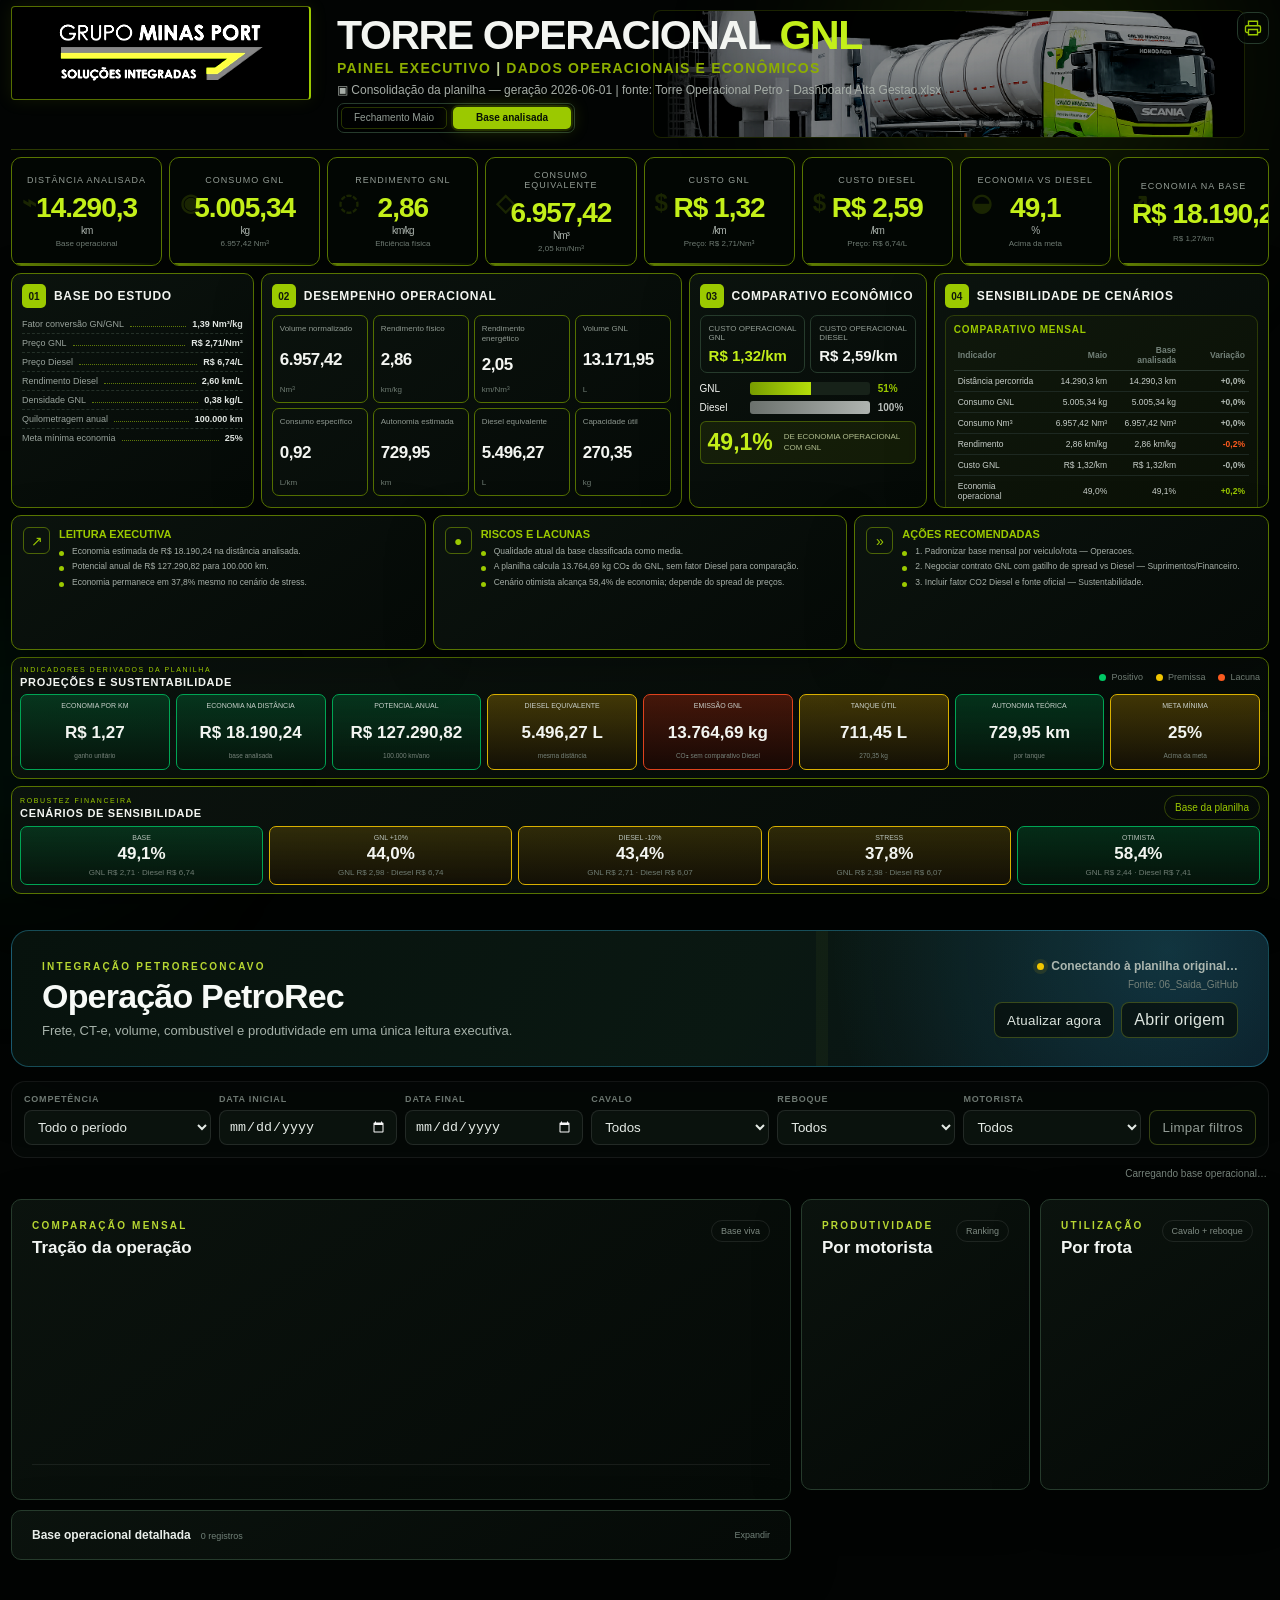
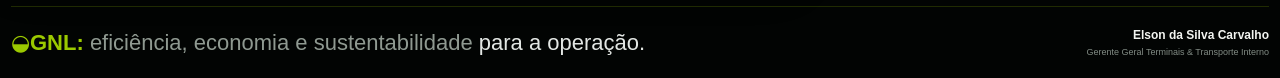
==== commit 94bb56b8: "Update print statement from 'Hello' to 'Goodbye' Ocultar Eficiência Energética e DRE PetroRec" ====
--- a/index.html
+++ b/index.html
@@ -433,7 +433,7 @@
           <div class="pr-fuel-bars" id="prFuelBars"></div>
           <p class="pr-assumption">Premissa diesel: 136 km por trecho, 1,9 km/l carregado, 3,0 km/l no retorno e R$ 6,00/l.</p>
         </article>
-      </div>
+      
 
       <article class="panel pr-panel pr-dre-panel">
         <div class="pr-panel-title"><div><p>DRE PETROREC</p><h3>Resultado gerencial e fechamento</h3></div><span class="pr-manual-badge">Maio/Junho: referência do painel de origem</span></div>
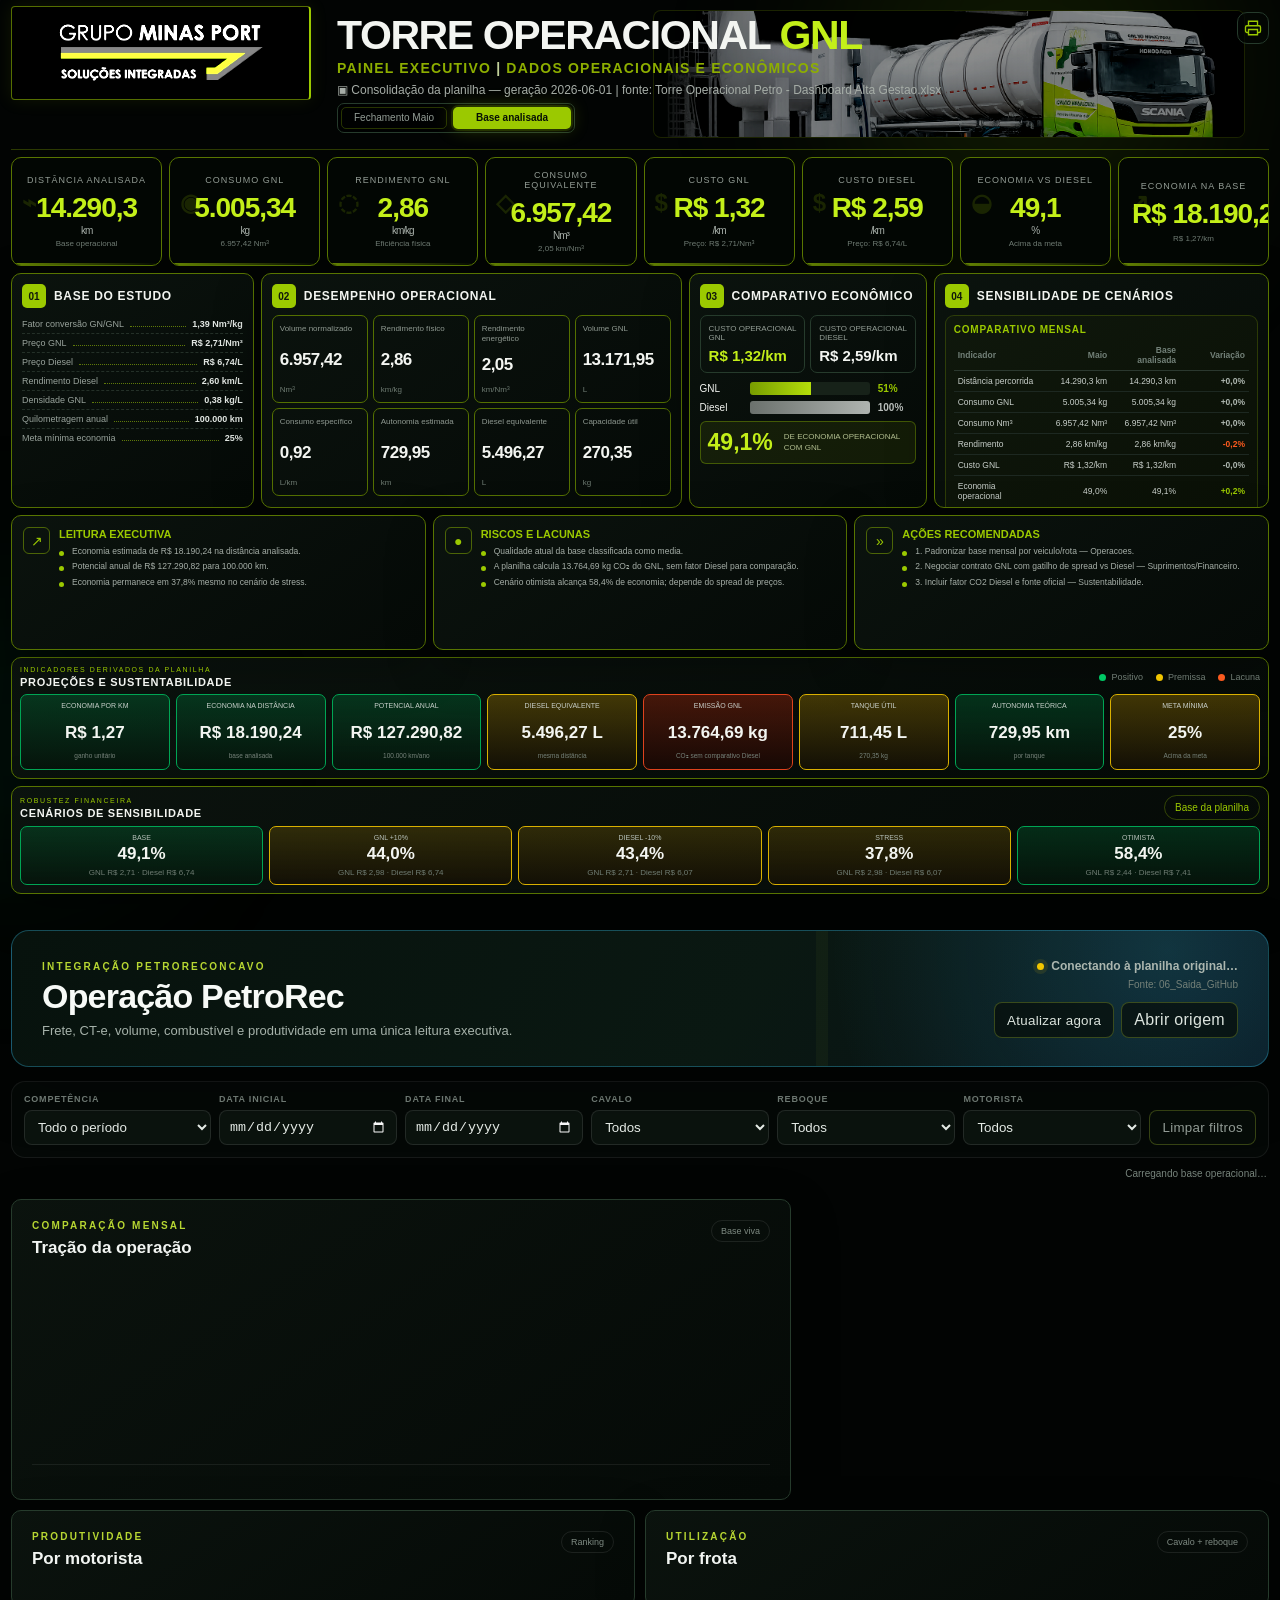
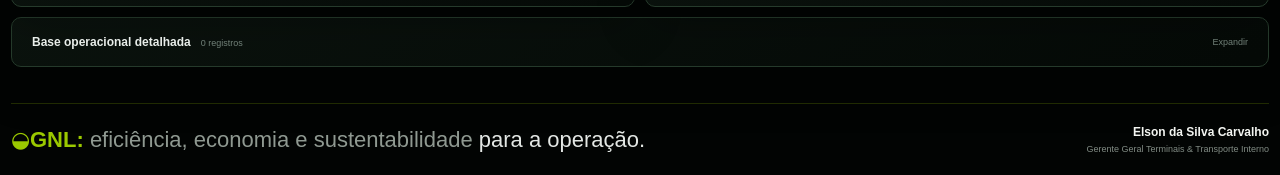
==== commit 92d414cc: "Update print statement from 'Hello' to 'Goodbye' Corrigir sobreposição dos cards PetroRec" ====
--- a/index.html
+++ b/index.html
@@ -441,6 +441,7 @@
         <p class="pr-data-note">Julho permanece operacional até a publicação de uma aba DRE compartilhada. Valores financeiros fechados de maio e junho são referência gerencial estática do painel PetroRec.</p>
       </article>
 </div>
+</div>
       <div class="pr-grid pr-grid-ranking">
         <article class="panel pr-panel">
           <div class="pr-panel-title"><div><p>PRODUTIVIDADE</p><h3>Por motorista</h3></div><span>Ranking</span></div>
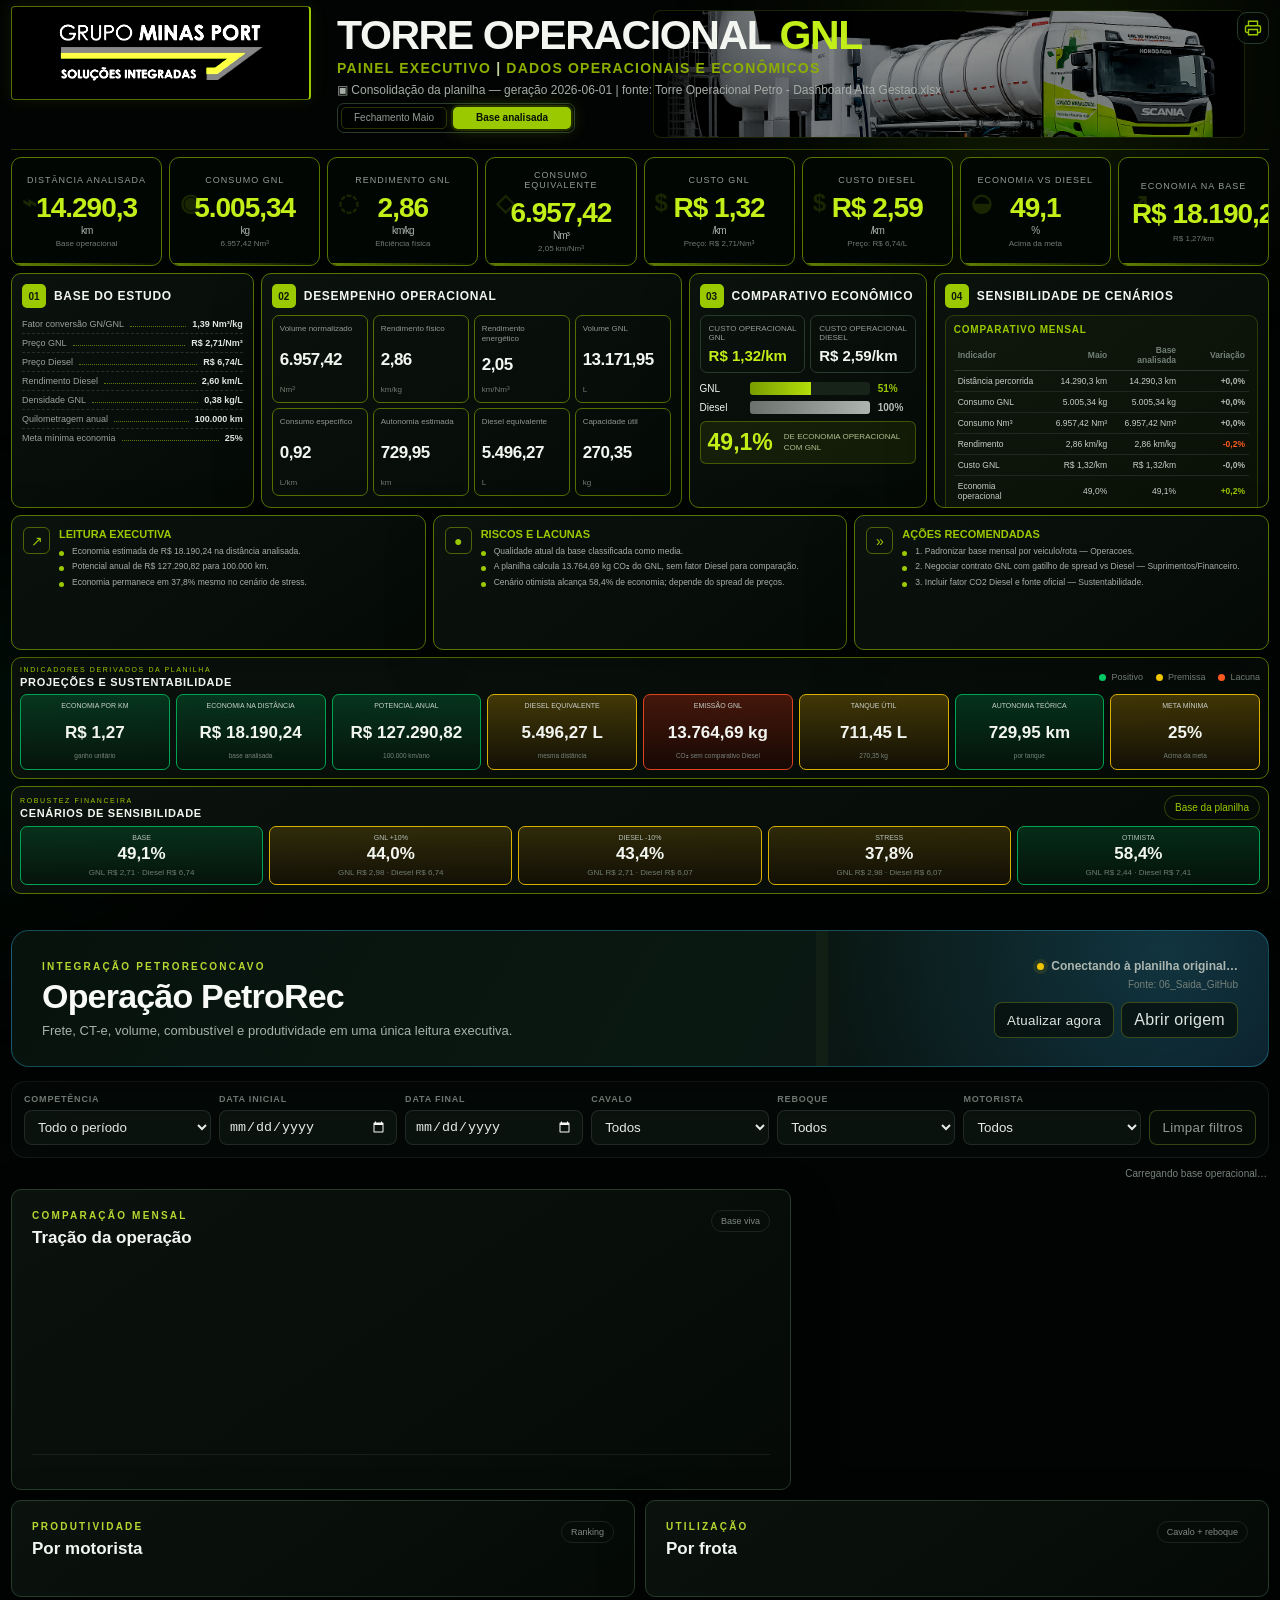
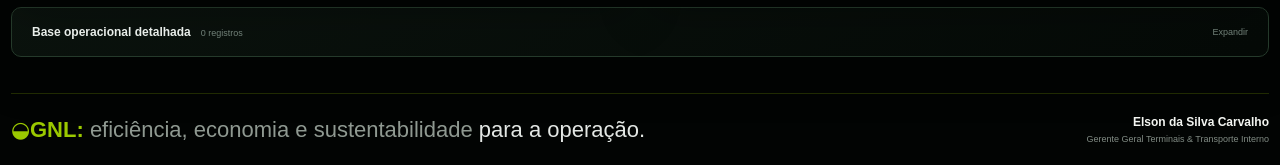
==== commit 7633b3e6: "Update index.html Ocultar cards superiores PetroRec" ====
--- a/index.html
+++ b/index.html
@@ -418,7 +418,7 @@
       </div>
 
       <div class="pr-context" id="prContext">Carregando base operacional…</div>
-      <div class="pr-kpi-grid" id="prKpis" aria-label="Indicadores PetroRec"></div>
+     <div class="pr-kpi-grid" id="prKpis" aria-label="Indicadores PetroRec" style="display:none;"></div>
 
       <div class="pr-grid pr-grid-main">
         <article class="panel pr-panel">
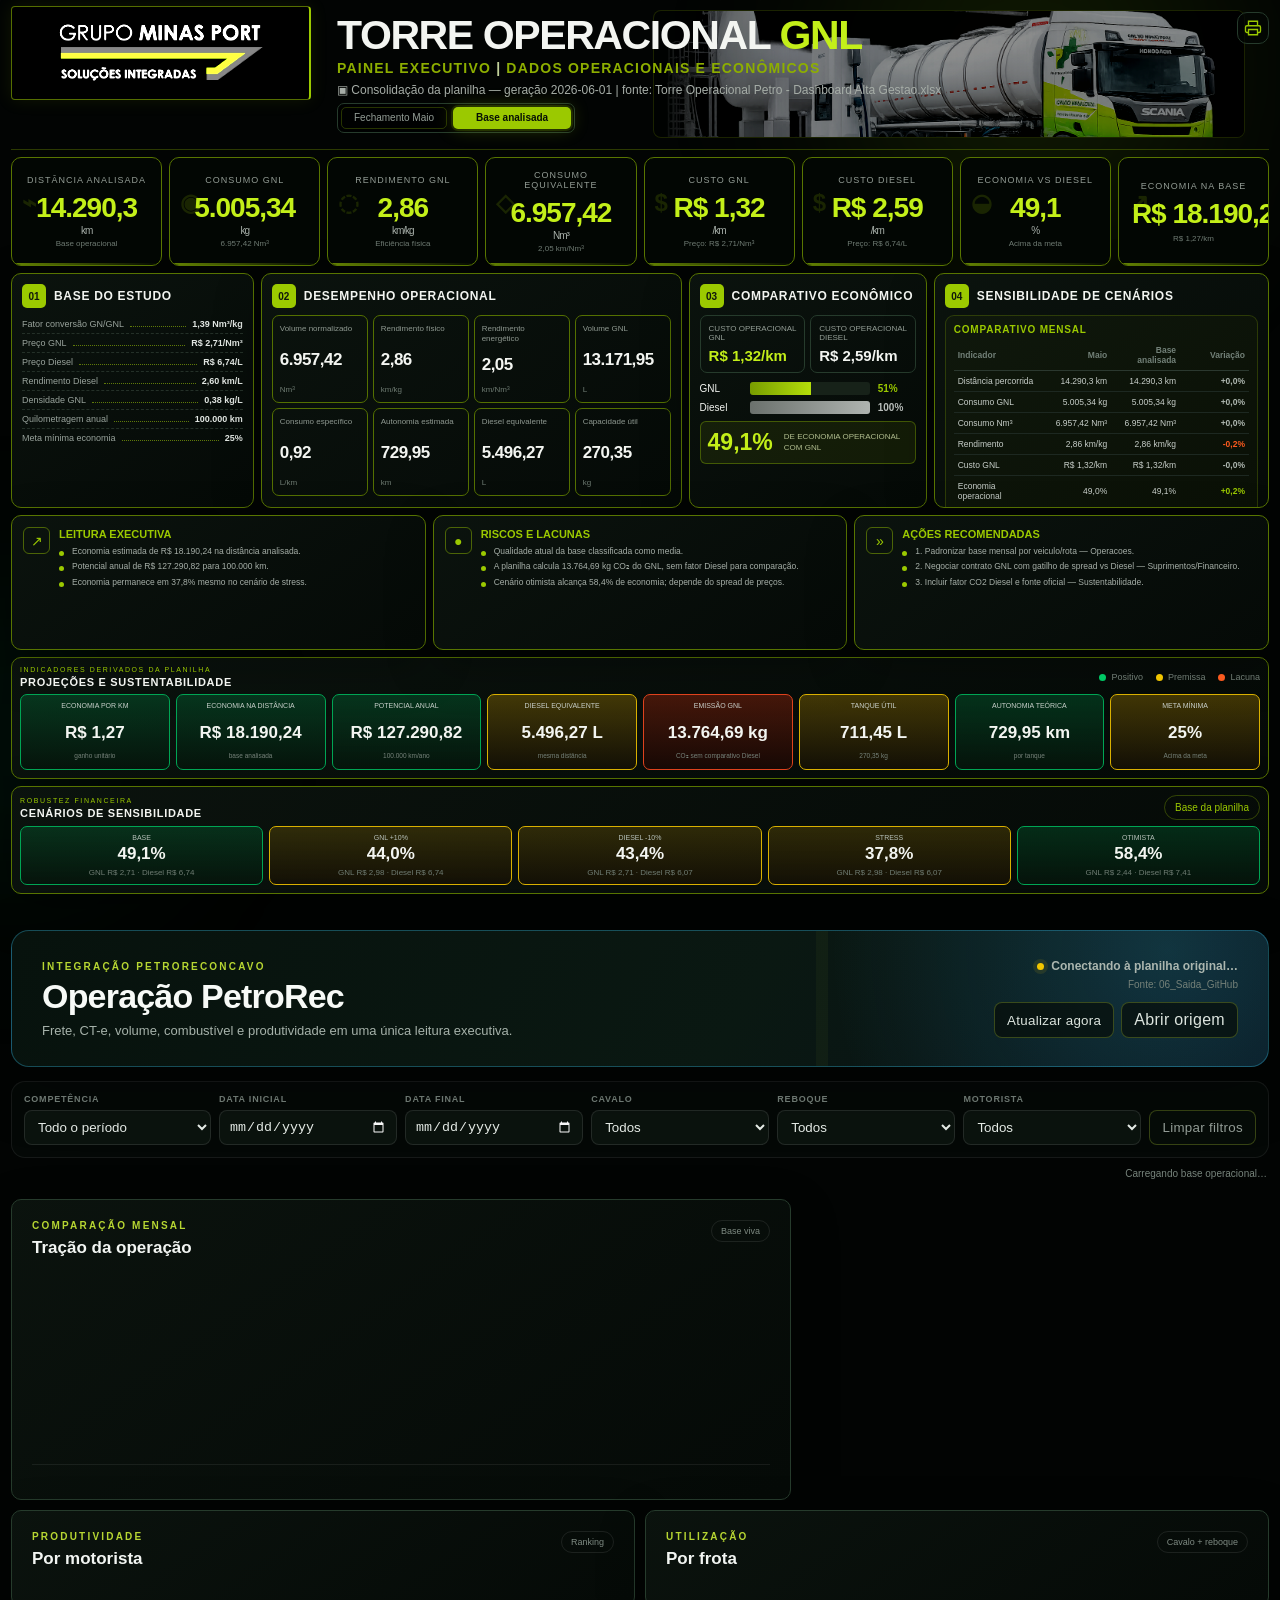
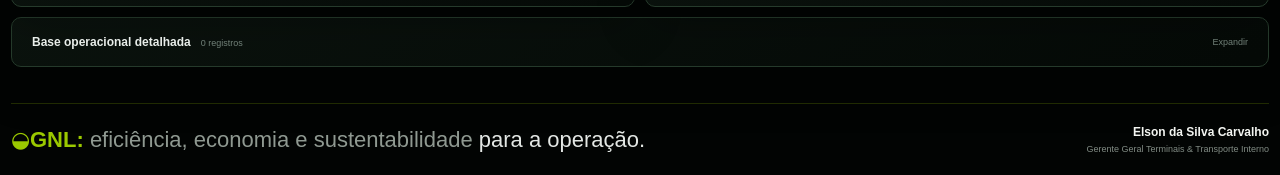
==== commit 22488faa: "Update index.html Reexibir KPIs principais PetroRec" ====
--- a/index.html
+++ b/index.html
@@ -418,7 +418,7 @@
       </div>
 
       <div class="pr-context" id="prContext">Carregando base operacional…</div>
-     <div class="pr-kpi-grid" id="prKpis" aria-label="Indicadores PetroRec" style="display:none;"></div>
+     <div class="pr-kpi-grid" id="prKpis" aria-label="Indicadores PetroRec"></div>
 
       <div class="pr-grid pr-grid-main">
         <article class="panel pr-panel">
